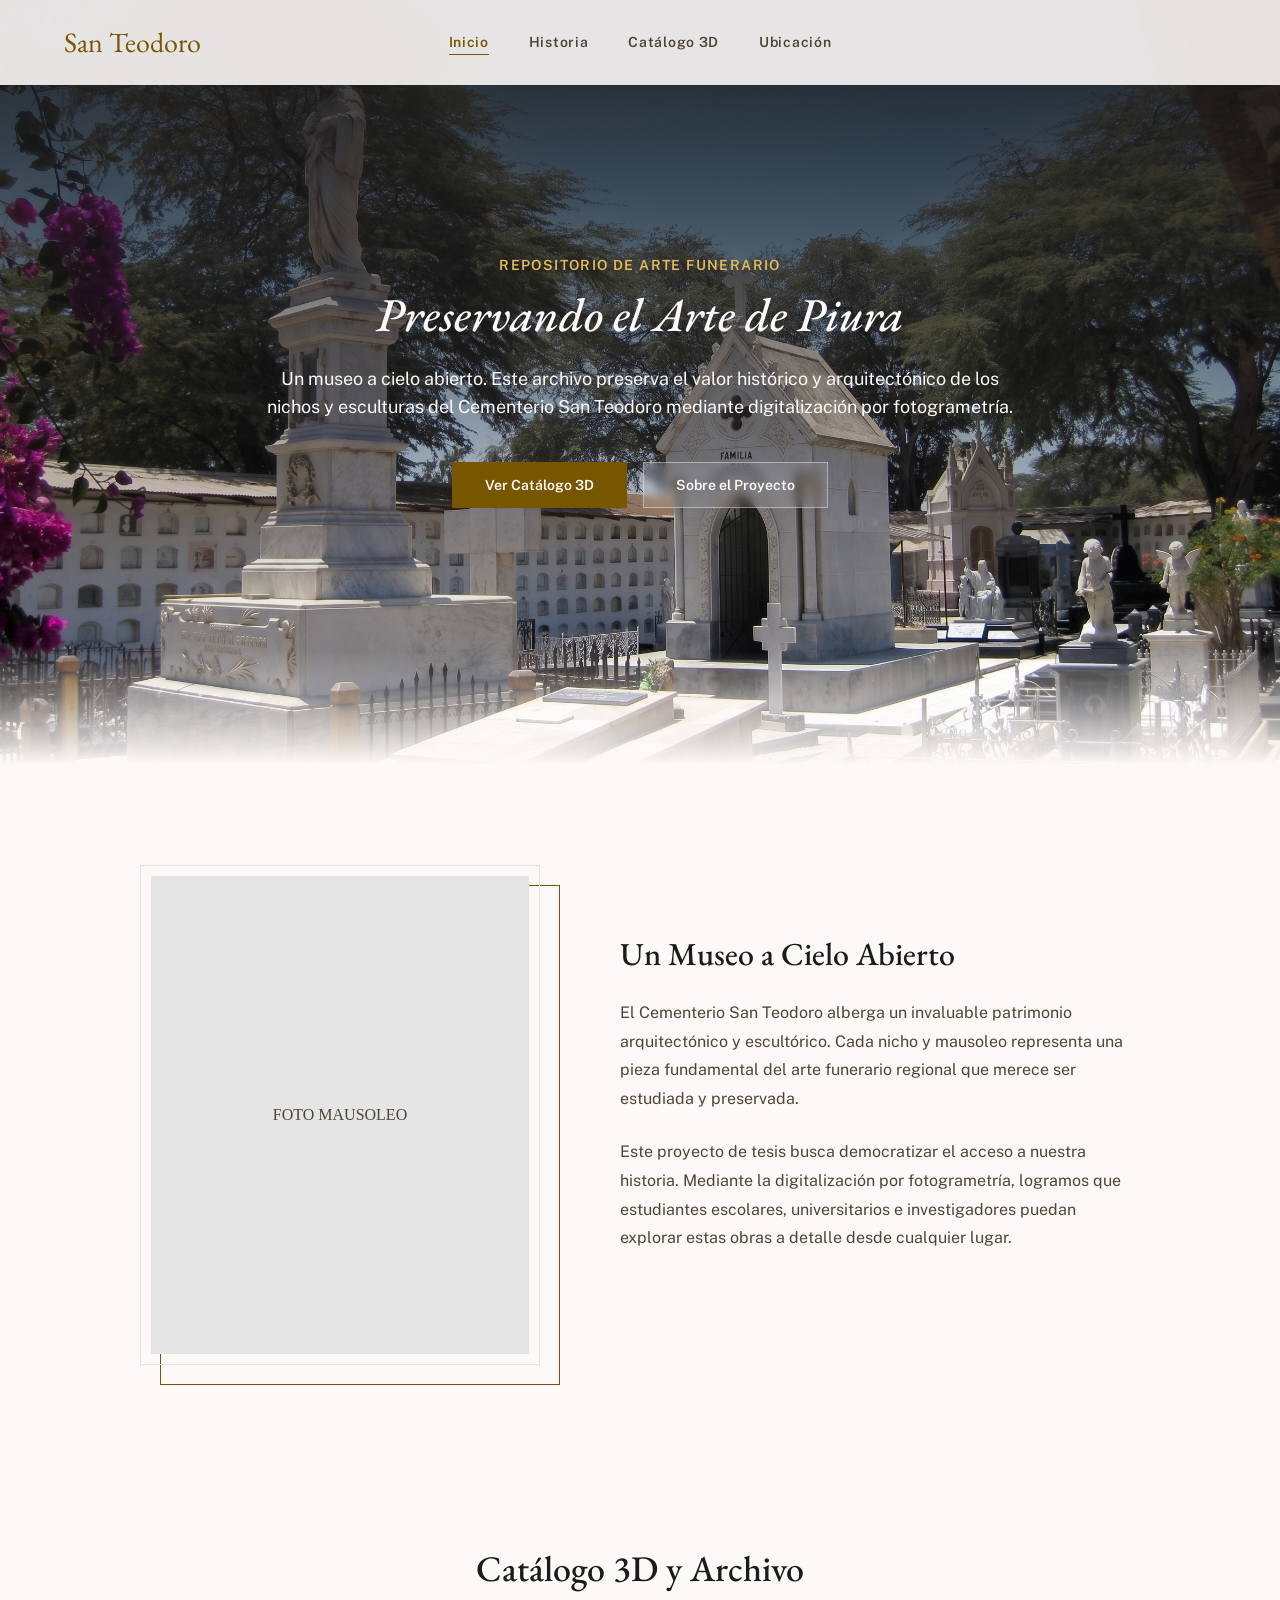
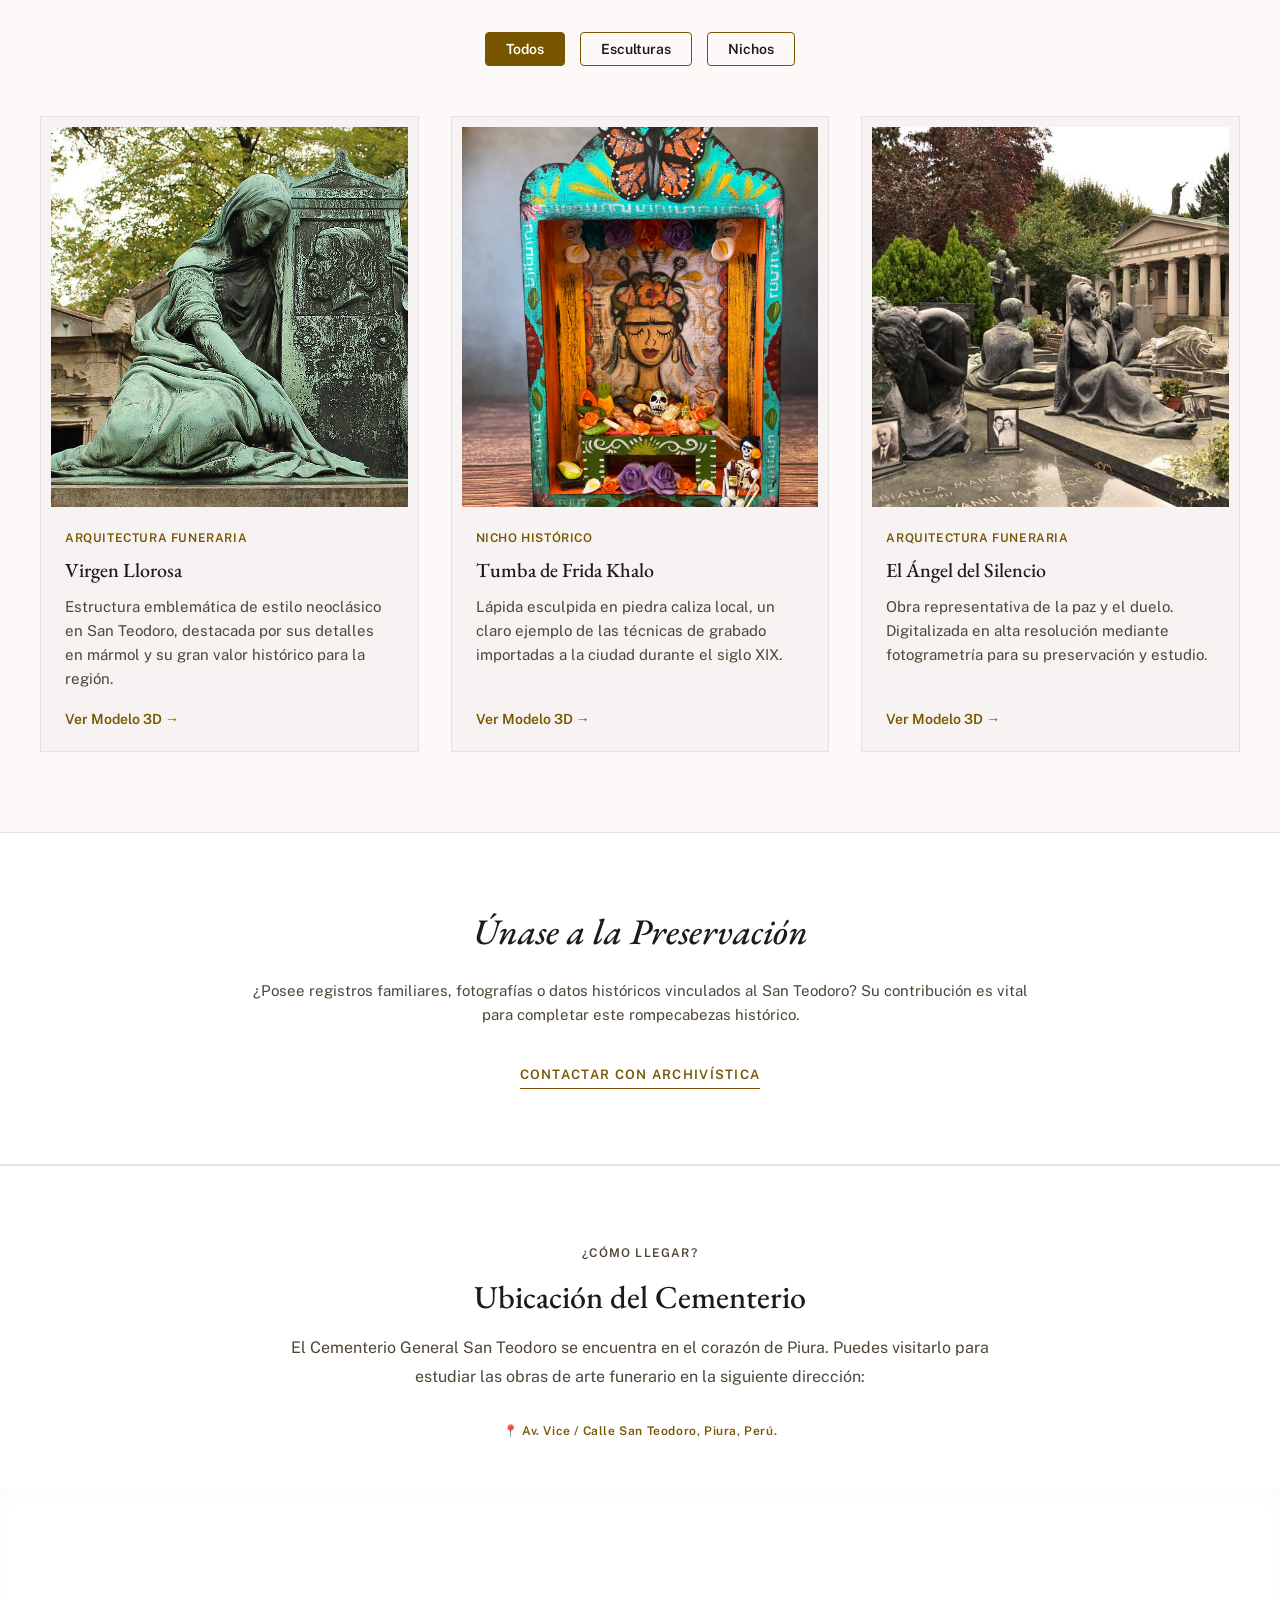
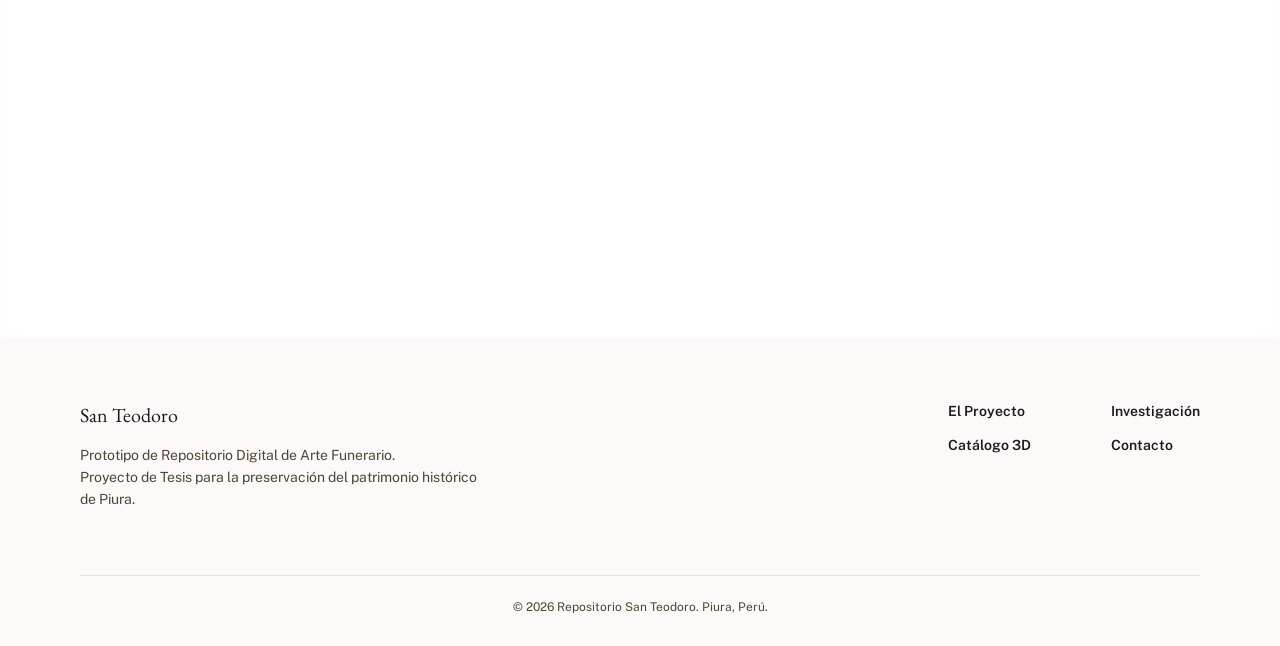
==== index.html @ 76027e95 "intento de redirigir obras de estatua 1 y 2" ====
<!doctype html>
<html lang="es">
   <head>
      <meta charset="UTF-8" />
      <meta name="viewport" content="width=device-width, initial-scale=1.0" />
      <title>Archivo Digital San Teodoro</title>

      <link rel="preconnect" href="https://fonts.googleapis.com" />
      <link rel="preconnect" href="https://fonts.gstatic.com" crossorigin />
      <link
         href="https://fonts.googleapis.com/css2?family=EB+Garamond:wght@500&family=Public+Sans:wght@400;600&display=swap"
         rel="stylesheet"
      />

      <link rel="stylesheet" href="css/styles.css" />
   </head>
   <body class="grid-container">
      <header class="header">
         <div class="header__logo">San Teodoro</div>
         <nav class="header__nav nav">
            <ul class="nav__list">
               <li class="nav__item">
                  <a href="#inicio" class="nav__link nav__link--active"
                     >Inicio</a
                  >
               </li>
               <li class="nav__item">
                  <a href="#historia" class="nav__link">Historia</a>
               </li>
               <li class="nav__item">
                  <a href="#catalogo" class="nav__link">Catálogo 3D</a>
               </li>
               <li class="nav__item">
                  <a href="#location" class="nav__link">Ubicación</a>
               </li>
            </ul>
         </nav>
         <div class="header__icon"></div>
      </header>

      <main class="main">
         <section class="hero" id="inicio">
            <div class="hero__overlay"></div>
            <!------------- SECCION HERO ------------->
            <div class="hero__content">
               <!-- Cambiamos la etiqueta para dar contexto inmediato -->
               <span class="hero__label">REPOSITORIO DE ARTE FUNERARIO</span>

               <h1 class="hero__title">Preservando el Arte de Piura</h1>

               <!-- El texto ahora incluye las palabras clave de Mariana: nichos, esculturas y digitalización -->
               <p class="hero__text">
                  Un museo a cielo abierto. Este archivo preserva el valor
                  histórico y arquitectónico de los nichos y esculturas del
                  Cementerio San Teodoro mediante digitalización por
                  fotogrametría.
               </p>

               <div class="hero__actions">
                  <!-- Botones orientados al nuevo objetivo -->
                  <a href="#catalogo" class="btn btn--primary"
                     >Ver Catálogo 3D</a
                  >
                  <a href="#historia" class="btn btn--secondary"
                     >Sobre el Proyecto</a
                  >
               </div>
            </div>
         </section>
         <!------------- SECCION ABOUT------------->
         <section class="about" id="historia">
            <div class="about__container">
               <div class="about__image-wrapper">
                  <div class="about__image-frame"></div>
                  <div class="about__img-placeholder">FOTO MAUSOLEO</div>
               </div>

               <div class="about__content">
                  <h2 class="about__title">Un Museo a Cielo Abierto</h2>

                  <p class="about__text">
                     El Cementerio San Teodoro alberga un invaluable patrimonio
                     arquitectónico y escultórico. Cada nicho y mausoleo
                     representa una pieza fundamental del arte funerario
                     regional que merece ser estudiada y preservada.
                  </p>

                  <p class="about__text">
                     Este proyecto de tesis busca democratizar el acceso a
                     nuestra historia. Mediante la digitalización por
                     fotogrametría, logramos que estudiantes escolares,
                     universitarios e investigadores puedan explorar estas obras
                     a detalle desde cualquier lugar.
                  </p>

                  <div class="about__stats">
                     <div class="stat">
                        <!-- Corregimos la palabra "Años" -->
                        <!-- <span class="stat__number">186+</span>
                        <span class="stat__label">Años de Historia</span> -->
                     </div>
                     <div class="stat">
                        <!-- Ajustamos la estadística a la realidad del prototipo -->
                        <!-- <span class="stat__number">3</span> -->
                        <!-- <span class="stat__label">Obras Digitalizadas</span> -->
                     </div>
                  </div>
               </div>
            </div>
         </section>
         <!------------- SECCION CATALOG ------------->
         <section class="catalog" id="catalogo">
            <h2 class="catalog__title">Catálogo 3D y Archivo</h2>

            <!-- NUEVO: Botones de Filtro -->
            <div class="catalog__filters">
               <button
                  class="filter-btn filter-btn--active"
                  data-filter="todos"
               >
                  Todos
               </button>
               <button class="filter-btn" data-filter="escultura">
                  Esculturas
               </button>
               <button class="filter-btn" data-filter="nicho">Nichos</button>
            </div>
            <!--------------- TARJETA 1 ----------------->
            <div class="catalog__grid">
               <article class="card" data-category="escultura">
                  <div class="card__image-wrapper">
                     <img
                        src="img/estatua 1.jpg"
                        alt="estatua de virgen llorosa"
                        class="card__img"
                     />
                  </div>
                  <div class="card__content">
                     <span class="card__category">ARQUITECTURA FUNERARIA</span>
                     <h3 class="card__name">Virgen Llorosa</h3>
                     <p class="card__description">
                        Estructura emblemática de estilo neoclásico en San
                        Teodoro, destacada por sus detalles en mármol y su gran
                        valor histórico para la región.
                     </p>
                     <a href="obra.html?id=estatua1" class="card__link"
                        >Ver Modelo 3D &rarr;</a
                     >
                  </div>
               </article>
               <!--------------- TARJETA 2 ----------------->
               <article class="card" data-category="nicho">
                  <div class="card__image-wrapper">
                     <img
                        src="img/nicho1.webp"
                        alt="Nicho histórico"
                        class="card__img"
                     />
                  </div>
                  <div class="card__content">
                     <span class="card__category">NICHO HISTÓRICO</span>
                     <h3 class="card__name">Tumba de Frida Khalo</h3>
                     <p class="card__description">
                        Lápida esculpida en piedra caliza local, un claro
                        ejemplo de las técnicas de grabado importadas a la
                        ciudad durante el siglo XIX.
                     </p>
                     <a href="nicho.html" class="card__link"
                        >Ver Modelo 3D &rarr;</a
                     >
                  </div>
               </article>
               <!--------------- TARJETA 3 ----------------->
               <article class="card" data-category="escultura">
                  <div class="card__image-wrapper">
                     <img
                        src="img/estatua-2.jpg"
                        alt="Angeles del silencio y pena"
                        class="card__img"
                     />
                  </div>
                  <div class="card__content">
                     <span class="card__category">ARQUITECTURA FUNERARIA</span>
                     <h3 class="card__name">El Ángel del Silencio</h3>
                     <p class="card__description">
                        Obra representativa de la paz y el duelo. Digitalizada
                        en alta resolución mediante fotogrametría para su
                        preservación y estudio.
                     </p>
                     <a href="obra.html?id=estatua2" class="card__link"
                        >Ver Modelo 3D &rarr;</a
                     >
                  </div>
               </article>
            </div>
         </section>
         <!--------------- SECCION DE CONTACTAR ----------------->
         <section class="cta">
            <div class="cta__container">
               <h2 class="cta__title">Únase a la Preservación</h2>
               <p class="cta__text">
                  ¿Posee registros familiares, fotografías o datos históricos
                  vinculados al San Teodoro? Su contribución es vital para
                  completar este rompecabezas histórico.
               </p>
               <a href="#" class="cta__link">CONTACTAR CON ARCHIVÍSTICA</a>
            </div>
         </section>
         <!--------------- SECCION DE LOCALIZACION ----------------->
         <section class="location" id="location">
            <div class="location__header">
               <span class="catalog__subtitle">¿CÓMO LLEGAR?</span>
               <h2 class="about__title">Ubicación del Cementerio</h2>
               <p class="about__text">
                  El Cementerio General San Teodoro se encuentra en el corazón
                  de Piura. Puedes visitarlo para estudiar las obras de arte
                  funerario en la siguiente dirección:
               </p>
               <span
                  class="card__category"
                  style="margin-top: 16px; display: inline-block"
               >
                  📍 Av. Vice / Calle San Teodoro, Piura, Perú.
               </span>
            </div>

            <div class="location__map-full">
               <iframe
                  src="https://maps.google.com/maps?q=Cementerio+San+Teodoro,+Piura,+Peru&t=&z=16&ie=UTF8&iwloc=&output=embed"
                  width="100%"
                  height="450"
                  style="border: 0"
                  allowfullscreen=""
                  loading="lazy"
                  referrerpolicy="no-referrer-when-downgrade"
               >
               </iframe>
            </div>
         </section>
      </main>

      <!-- CAJA 3: EL FOOTER REAL -->
      <footer class="footer">
         <div class="footer__container">
            <!-- Parte Superior: Marca y Enlaces -->
            <div class="footer__top">
               <!-- Izquierda: Logo y descripción -->
               <div class="footer__brand">
                  <span class="footer__logo">San Teodoro</span>
                  <p class="footer__text">
                     Prototipo de Repositorio Digital de Arte Funerario.<br />Proyecto
                     de Tesis para la preservación del patrimonio histórico de
                     Piura.
                  </p>
               </div>

               <!-- Derecha: Columnas de Enlaces -->
               <div class="footer__links-wrapper">
                  <ul class="footer__list">
                     <li><a href="#" class="footer__link">El Proyecto</a></li>
                     <li><a href="#" class="footer__link">Catálogo 3D</a></li>
                  </ul>
                  <ul class="footer__list">
                     <li><a href="#" class="footer__link">Investigación</a></li>
                     <li><a href="#" class="footer__link">Contacto</a></li>
                  </ul>
               </div>
            </div>

            <!-- Parte Inferior: Legales -->
            <div class="footer__bottom">
               <span class="footer__copy"
                  >© 2026 Repositorio San Teodoro. Piura, Perú.</span
               >
               <!-- <div class="footer__legal">
                  <a href="#">Metodología</a>
                  <a href="#">Créditos</a>
               </div> -->
            </div>
         </div>
      </footer>
      <script src="js/main.js"></script>
   </body>
</html>
---- css/styles.css ----
/* ==========================================================================
   1. TOKENS DE DISEÑO (Extraídos de tu DESIGN.md)
   ========================================================================== */
:root {
   /* Paleta de Colores */
   --color-background: #fcf9f8;
   --color-text-main: #1c1b1b;
   --color-text-muted: #4f4535;
   --color-primary-gold: #785600; /* Dorado Antiguo (Para fondo claro) */
   --color-gold-light: #e5b95c; /* NUEVO: Dorado Brillante (Para fondo oscuro) */
   --color-border-marble: #e5e2e1;

   /* Tipografías */
   --font-serif: "EB Garamond", serif; /* Para Títulos */
   --font-sans: "Public Sans", sans-serif; /* Para Textos y Menús */
}

* {
   margin: 0;
   padding: 0;
   box-sizing: border-box;
}

html,
body {
   min-height: 100vh;
   background-color: var(--color-background); /* Aplicamos el tono Crema */
   color: var(--color-text-main);
   scroll-behavior: smooth;
}

/* ==========================================================================
   2. EL GRID GLOBAL (El cascarón de Dalto)
   ========================================================================== */
.grid-container {
   display: grid;
   grid-template-columns: 1fr;
   grid-template-rows: auto 1fr auto;
   min-height: 100vh;
   grid-template-areas:
      "header"
      "main"
      "footer";
}

/* ==========================================================================
   3. ESTILOS DEL HEADER REAL
   ========================================================================== */
.header {
   grid-area: header;

   /* Efecto Pergamino/Glassmorphism pedido en tu DESIGN.md */
   background-color: rgba(252, 249, 248, 0.9);
   backdrop-filter: blur(20px);
   border-bottom: 1px solid var(--color-border-marble);

   /* Lo mantenemos pegado arriba al hacer scroll */
   position: fixed;
   top: 0;
   z-index: 1000;
   width: 100%;
   left: 0;

   /* FLEXBOX: Distribuye Logo(Izq), Menú(Centro) e Ícono(Der) */
   display: flex;
   justify-content: space-between;
   align-items: center;

   /* Espaciado interno según tu regla de "Aire" (Whitespace) */
   padding: 24px 64px;

   transition:
      background-color 0.3s ease,
      padding 0.3s ease,
      box-shadow 0.3s ease;
}

/* Esta clase se agregará dinámicamente con JavaScript */
.header--scrolled {
   background-color: rgba(
      252,
      249,
      248,
      0.98
   ); /* Casi sólido para que no se mezcle con el texto al bajar */
   padding: 16px 64px; /* Lo hacemos ligeramente más delgado */
   box-shadow: 0 4px 30px rgba(0, 0, 0, 0.08); /* Le damos una sombra elegante */
}

/* El Logo a la izquierda */
.header__logo {
   font-family: var(--font-serif);
   font-size: 28px;
   color: var(--color-primary-gold);
   width: 160px;
}

.header__icon {
   width: 160px;
}

/* El Menú central */
.nav__list {
   display: flex;
   gap: 40px; /* Separación amplia y elegante entre enlaces */
   list-style: none;
}

.nav__link {
   font-family: var(--font-sans);
   font-size: 14px;
   font-weight: 600;
   color: var(--color-text-muted);
   text-decoration: none;
   letter-spacing: 0.05em;
   padding-bottom: 4px;
   transition: color 0.3s ease;
}

.nav__link:hover {
   color: var(--color-primary-gold);
}

/* El estilo de la página activa ("Inicio") con la línea dorada abajo */
.nav__link--active {
   color: var(--color-primary-gold);
   border-bottom: 1px solid var(--color-primary-gold);
}

/* El ícono a la derecha */
.header__icon svg {
   color: var(--color-primary-gold);
   cursor: pointer;
}

/* ==========================================================================
   4. HERO SECTION (Portada Principal)
   ========================================================================== */
.hero {
   position: relative; /* Necesario para posicionar el overlay (capa oscura) */
   min-height: 85vh;

   /* Imagen de fondo temporal (luego la cambias por tu foto local) */
   background-image: url("../img/fondo-cementerio.png");
   background-size: cover;
   background-position: center;

   /* FLEXBOX: Centra todo el bloque de texto */
   display: flex;
   justify-content: center;
   align-items: center;
   text-align: center;

   /* Quitamos cualquier borde o padding residual del contenedor grid anterior */
   margin: 0;
}

/* Capa de degradado (Gradient) para que el texto resalte y la imagen se funda con el fondo Crema abajo */
.hero__overlay {
   position: absolute;
   top: 0;
   left: 0;
   width: 100%;
   height: 100%;
   background: linear-gradient(
      to bottom,
      rgba(28, 27, 27, 0.85) 10%,
      /* Más oscuro arriba para que el texto blanco y dorado explote */
      rgba(28, 27, 27, 0.5) 45%,
      /* Empujamos el degradado más abajo para mostrar más foto */
      rgba(252, 249, 248, 0) 85%,
      var(--color-background) 100%
   );
   z-index: 1;
}

/* Contenedor del texto */
.hero__content {
   position: relative;
   z-index: 2; /* Lo pone por encima de la capa oscura */
   max-width: 800px;
   padding: 0 20px;
   color: var(--color-background); /* Texto claro */

   display: flex;
   flex-direction: column;
   align-items: center;
   gap: 16px; /* Espaciado entre elementos */
}

/* Tipografía de la etiqueta pequeña */
.hero__label {
   font-family: var(--font-sans);
   font-size: 14px;
   font-weight: 600;
   letter-spacing: 0.1em;
   color: var(--color-gold-light); /* Aplicamos el dorado brillante aquí */
}

/* Tipografía del título principal */
.hero__title {
   font-family: var(--font-serif);
   font-size: 47px;
   font-weight: 500;
   font-style: italic; /* Le da el toque elegante de tu captura */
   line-height: 1.1;
   margin-bottom: 8px;
}

/* Tipografía del párrafo */
.hero__text {
   font-family: var(--font-sans);
   font-size: 18px;
   line-height: 1.6;
   max-width: 750px;
   margin-bottom: 24px;
}

/* ==========================================================================
   5. BOTONES (Según DESIGN.md: 0px radius, estilo solemne)
   ========================================================================== */
.hero__actions {
   display: flex;
   gap: 16px; /* Separación entre los dos botones */
}

.btn {
   font-family: var(--font-sans);
   font-size: 14px;
   font-weight: 600;
   text-decoration: none;
   padding: 14px 32px;
   cursor: pointer;
   transition: all 0.3s ease;
   border-radius: 0; /* Clave de tu diseño: bordes completamente rectos */
}

/* Botón Principal (Fondo dorado) */
.btn--primary {
   background-color: var(--color-primary-gold);
   color: var(--color-background);
   border: 1px solid var(--color-primary-gold);
}

.btn--primary:hover {
   background-color: #614600; /* Un dorado un poco más oscuro */
   border-color: #614600;
}

/* Botón Secundario (Fondo transparente / "Ghost") */
.btn--secondary {
   background-color: rgba(
      255,
      255,
      255,
      0.1
   ); /* Ligeramente blanco transparente */
   color: var(--color-background);
   backdrop-filter: blur(5px);
   border: 1px solid rgba(255, 255, 255, 0.4);
}

.btn--secondary:hover {
   background-color: rgba(255, 255, 255, 0.2);
   border-color: var(--color-background);
}

/* ==========================================================================
   6. ABOUT SECTION (Un Museo a Cielo Abierto)
   ========================================================================== */
.about {
   /* Le damos bastante "aire" (espacio) arriba y abajo, según pide tu DESIGN.md */
   padding: 100px 20px;
   background-color: var(--color-background);

   /* Flexbox aquí nos sirve para centrar el contenedor principal en la pantalla */
   display: flex;
   justify-content: center;
}

.about__container {
   max-width: 1000px;
   width: 100%;

   /* FLEXBOX CARDINAL: Pone la columna de imagen y la de texto lado a lado */
   display: flex;
   align-items: center; /* Las centra verticalmente entre sí */
   gap: 80px; /* Una separación elegante entre la foto y el texto */
}

/* --- COLUMNA IZQUIERDA (Imagen) --- */
.about__image-wrapper {
   position: relative;
   flex: 0 0 40%; /* Le decimos que ocupe exactamente el 40% del ancho disponible */
}

/* El recuadro temporal (mientras pones tu foto real con la etiqueta <img>) */
.about__img-placeholder {
   position: relative;
   z-index: 2;
   background-color: #e5e5e5;
   height: 500px;
   display: flex;
   justify-content: center;
   align-items: center;
   color: var(--color-text-muted);
   border: 1px solid var(--color-border-marble);
   padding: 10px; /* Simula el paspartú blanco del diseño */
   background-clip: content-box;
}

/* El marco dorado decorativo desfasado */
.about__image-frame {
   position: absolute;
   top: 20px; /* Lo empuja hacia abajo */
   left: 20px; /* Lo empuja hacia la derecha */
   width: 100%;
   height: 100%;
   border: 1px solid var(--color-primary-gold);
   z-index: 1; /* Se queda por debajo de la foto */
}

/* --- COLUMNA DERECHA (Texto) --- */
.about__content {
   flex: 1; /* Le decimos que ocupe el resto del espacio disponible (el 60% restante) */
   display: flex;
   flex-direction: column;
   gap: 24px; /* Separación uniforme entre título, párrafos y estadísticas */
}

.about__title {
   font-family: var(--font-serif);
   font-size: 32px;
   font-weight: 500;
   color: var(--color-text-main);
}

.about__text {
   font-family: var(--font-sans);
   font-size: 16px;
   color: var(--color-text-muted);
   line-height: 1.8;
}

/* --- ESTADÍSTICAS --- */
.about__stats {
   display: flex;
   gap: 60px; /* Separa los dos bloques de números */
   margin-top: 20px;
   border-left: 2px solid var(--color-primary-gold); /* La línea dorada vertical a la izquierda */
   padding-left: 24px;
}

.stat {
   display: flex;
   flex-direction: column;
   gap: 4px;
}

/* .stat__number {
   font-family: var(--font-serif);
   font-size: 28px;
   color: var(--color-primary-gold);
} */

.stat__label {
   font-family: var(--font-sans);
   font-size: 14px;
   text-transform: uppercase;
   letter-spacing: 0.05em;
   font-weight: 600;
   color: var(--color-text-muted);
}

/* ==========================================================================
   7. CATALOG SECTION (Personajes Ilustres)
   ========================================================================== */
.catalog {
   /* stack-lg: Espaciado generoso entre secciones */
   padding: 80px 20px;
   background-color: var(--color-background);
   display: flex;
   flex-direction: column;
   align-items: center;
   gap: 40px; /* Distancia entre la cabecera y la cuadrícula de tarjetas */
}

/* ==========================================================================
   FILTROS DEL CATÁLOGO
   ========================================================================== */
.catalog__filters {
   display: flex;
   justify-content: center;
   gap: 15px;
   margin-bottom: 10px;
}

.filter-btn {
   padding: 8px 20px;
   background-color: transparent;
   border: 1px solid var(--color-primary-gold);
   color: var(--color-text-main);
   font-family: var(--font-sans);
   font-size: 14px;
   font-weight: 600;
   border-radius: 4px;
   cursor: pointer;
   transition: all 0.3s ease;
}

.filter-btn:hover,
.filter-btn--active {
   background-color: var(--color-primary-gold);
   color: #fff;
}

/* Clase para ocultar tarjetas con JS */
.card.hidden {
   display: none;
}

.catalog__header {
   text-align: center;
   display: flex;
   flex-direction: column;
   align-items: center;
   gap: 12px;
}

.catalog__subtitle {
   font-family: var(--font-sans);
   font-size: 12px;
   font-weight: 600;
   letter-spacing: 0.1em;
   color: var(--color-text-muted);
}

.catalog__title {
   font-family: var(--font-serif);
   font-size: 36px;
   font-weight: 500;
   color: var(--color-text-main);
}

/* La línea dorada decorativa debajo del título */
.catalog__divider {
   width: 60px;
   height: 1px;
   background-color: var(--color-primary-gold);
}

/* --- LA CUADRÍCULA (CSS Grid) --- */
.catalog__grid {
   display: grid;
   /* Divide el espacio en 3 columnas exactamente iguales (1fr cada una) */
   grid-template-columns: repeat(3, 1fr);
   gap: 32px; /* Gutter exacto de tu DESIGN.md */
   max-width: 1200px; /* Ancho máximo permitido para el contenedor */
   width: 100%;
}

/* --- LA TARJETA --- */
.card {
   background-color: #f6f3f2; /* Un tono sutil para separar la tarjeta del fondo */
   border: 1px solid var(--color-border-marble); /* Línea fina Gris Mármol */
   border-radius: 0; /* Esquinas completamente rectas (0px) */

   /* FLEXBOX: Organiza el contenido interno en una columna vertical */
   display: flex;
   flex-direction: column;
   transition: border-color 0.3s ease; /* Transición suave para el hover */
}

/* Efecto interactivo del manual de estilos */
.card:hover {
   border-color: var(--color-primary-gold); /* Cambia a dorado antiguo */
}

/* Contenedor de la foto dentro de la tarjeta */
.card__image-wrapper {
   width: 100%;
   padding: 10px 10px 0 10px; /* "Aire" interno para que la imagen flote */
}

/* Imagen real de la tarjeta */
.card__img {
   width: 100%;
   height: 380px; /* La misma altura que le dimos al placeholder gris */
   object-fit: cover; /* MAGIA: Recorta la imagen automáticamente para llenar la caja sin deformarse */
   display: block; /* Evita pequeños márgenes invisibles debajo de la imagen */
}

/* Bloque de textos e información */
.card__content {
   padding: 24px;
   display: flex;
   flex-direction: column;
   gap: 12px;
   flex-grow: 1; /* Hace que el contenido se estire para que todas las tarjetas midan lo mismo */
}

/* Jerarquía Académica: Categoría en mayúsculas y dorado */
.card__category {
   font-family: var(--font-sans);
   font-size: 12px;
   font-weight: 600;
   letter-spacing: 0.05em;
   color: var(--color-primary-gold);
}

.card__name {
   font-family: var(--font-serif);
   font-size: 20px;
   font-weight: 500;
   color: var(--color-text-main);
}

.card__description {
   font-family: var(--font-sans);
   font-size: 15px;
   color: var(--color-text-muted);
   line-height: 1.6;
   margin-bottom: 8px;
}

/* Enlace "Ver Biografía" */
.card__link {
   font-family: var(--font-sans);
   font-size: 14px;
   font-weight: 600;
   color: var(--color-primary-gold);
   text-decoration: none;

   /* TRUCO FLEXBOX: Empuja automáticamente este enlace al fondo de la tarjeta, 
       haciendo que todos los enlaces queden perfectamente alineados abajo */
   margin-top: auto;

   display: inline-flex;
   align-items: center;
   transition: color 0.3s ease;
}

.card__link:hover {
   color: var(--color-text-main);
}

/* ==========================================================================
   8. CTA SECTION (Únase a la Preservación)
   ========================================================================== */
.cta {
   background-color: #ffffff; /* Blanco puro para crear una franja de contraste sutil */
   padding: 75px 20px;
   border-top: 1px solid var(--color-border-marble);
   border-bottom: 1px solid var(--color-border-marble);

   /* Flexbox para centrar el contenedor horizontalmente */
   display: flex;
   justify-content: center;
}

.cta__container {
   max-width: 800px; /* Hacemos la caja angosta para que el texto salte a dos líneas elegantes */

   /* FLEXBOX: Apila título, texto y enlace al centro */
   display: flex;
   flex-direction: column;
   align-items: center;
   text-align: center;
   gap: 24px;
}

.cta__title {
   font-family: var(--font-serif);
   font-size: 36px;
   font-style: italic; /* El toque elegante del título */
   font-weight: 500;
   color: var(--color-text-main);
}

.cta__text {
   font-family: var(--font-sans);
   font-size: 15px;
   color: var(--color-text-muted);
   line-height: 1.6;
}

/* El botón de texto sin bordes, solo con la línea inferior */
.cta__link {
   font-family: var(--font-sans);
   font-size: 13px;
   font-weight: 600;
   color: var(--color-primary-gold);
   text-decoration: none;
   text-transform: uppercase;
   letter-spacing: 0.1em;

   /* Creamos la línea inferior usando border, no underline, para mayor control */
   border-bottom: 1.5px solid var(--color-primary-gold);
   padding-bottom: 6px;
   margin-top: 16px;
   transition: all 0.3s ease;
}

.cta__link:hover {
   color: var(--color-text-main);
   border-color: var(--color-text-main);
}

/* ==========================================================================
   9. FOOTER (Pie de página)
   ========================================================================== */
.footer {
   grid-area: footer; /* Lo mantiene en su área del grid principal */
   background-color: var(--color-background);
   display: flex;
   justify-content: center;
   padding: 64px 20px 32px 20px;
}

.footer__container {
   max-width: 1120px;
   width: 100%;
   display: flex;
   flex-direction: column;
   gap: 64px; /* Separación entre el bloque de arriba y los créditos de abajo */
}

/* --- BLOQUE SUPERIOR (Marca y Links) --- */
.footer__top {
   display: flex;
   justify-content: space-between;
   align-items: flex-start;
}

.footer__brand {
   display: flex;
   flex-direction: column;
   gap: 16px;
   max-width: 400px;
}

.footer__logo {
   font-family: var(--font-serif);
   font-size: 20px;
   color: var(--color-text-main);
}

.footer__text {
   font-family: var(--font-sans);
   font-size: 14px;
   color: var(--color-text-muted);
   line-height: 1.6;
}

/* --- COLUMNAS DE ENLACES --- */
.footer__links-wrapper {
   display: flex;
   gap: 80px; /* Separación entre las dos columnas de links */
}

.footer__list {
   list-style: none;
   display: flex;
   flex-direction: column;
   gap: 16px;
   padding: 0;
   margin: 0;
}

.footer__link {
   font-family: var(--font-sans);
   font-size: 14px;
   font-weight: 600;
   color: var(--color-text-main);
   text-decoration: none;
   transition: color 0.3s ease;
}

.footer__link:hover {
   color: var(--color-primary-gold);
}

/* --- BLOQUE INFERIOR (Legales y Copyright) --- */
.footer__bottom {
   display: flex;
   justify-content: center;
   border-top: 1px solid var(--color-border-marble); /* Línea gris fina */
   padding-top: 24px;
   font-family: var(--font-sans);
   font-size: 12px;
   color: var(--color-text-muted);
}

.footer__legal {
   display: flex;
   gap: 24px;
}

.footer__legal a {
   color: inherit;
   text-decoration: none;
   transition: color 0.3s ease;
}

.footer__legal a:hover {
   color: var(--color-primary-gold);
}

/* ==========================================================================
   10. ARTWORK SECTION (Página interna de la obra)
   ========================================================================== */
.artwork {
   padding: 60px 20px 100px 20px;
   display: flex;
   justify-content: center;
}

.artwork__container {
   max-width: 1200px;
   width: 100%;
}

/* El enlace superior para regresar */
.artwork__back {
   display: inline-block;
   font-family: var(--font-sans);
   font-size: 12px;
   font-weight: 600;
   color: var(--color-text-muted);
   text-decoration: none;
   letter-spacing: 0.1em;
   margin-bottom: 40px;
   transition: color 0.3s ease;
}

.artwork__back:hover {
   color: var(--color-primary-gold);
}

/* El Grid a 2 columnas */
.artwork__grid {
   display: grid;
   /* La columna izquierda es ligeramente más ancha que la derecha */
   grid-template-columns: 1.2fr 1fr;
   gap: 60px;
   align-items: start;
}

/* --- COLUMNA IZQUIERDA (Visor 3D) --- */
.artwork__media {
   display: flex;
   flex-direction: column;
   gap: 12px;
}

.artwork__media iframe {
   background-color: #e5e2e1;
   border: 1px solid var(--color-border-marble);
}

.artwork__media-caption {
   font-family: var(--font-sans);
   font-size: 11px;
   color: var(--color-text-muted);
   letter-spacing: 0.05em;
   text-transform: uppercase;
}

/* --- COLUMNA DERECHA (Textos y Datos) --- */
.artwork__details {
   display: flex;
   flex-direction: column;
}

.artwork__category {
   font-family: var(--font-sans);
   font-size: 12px;
   font-weight: 600;
   color: var(--color-primary-gold);
   letter-spacing: 0.1em;
   margin-bottom: 8px;
}

.artwork__title {
   font-family: var(--font-serif);
   font-size: 40px;
   font-weight: 500;
   color: var(--color-text-main);
   line-height: 1.1;
   margin-bottom: 24px;
}

/* Etiqueta de Conservación */
.artwork__status {
   display: inline-flex;
   align-items: center;
   gap: 8px;
   background-color: var(--color-border-marble);
   padding: 8px 12px;
   font-family: var(--font-sans);
   font-size: 11px;
   font-weight: 600;
   color: var(--color-text-muted);
   margin-bottom: 40px;
   align-self: flex-start;
}

.status-dot {
   width: 8px;
   height: 8px;
   background-color: var(--color-primary-gold);
   border-radius: 50%;
}

/* Evolución de los Metadatos a estilo ARCA */
.artwork__meta {
   display: grid;
   grid-template-columns: 1fr 1fr; /* Dos columnas de datos */
   gap: 0 40px; /* Separación horizontal */
   border-top: 1px solid var(--color-border-marble);
   margin-bottom: 40px;
   padding: 0;
}

.meta-item {
   display: flex;
   flex-direction: column;
   gap: 8px;
   padding: 20px 0;
   border-bottom: 1px solid var(--color-border-marble);
}

.meta-label {
   font-family: var(--font-sans);
   font-size: 12px;
   font-weight: 600;
   color: var(--color-text-main); /* Más oscuro como en ARCA */
}

.meta-value {
   font-family: var(--font-sans);
   font-size: 14px;
   color: var(--color-primary-gold); /* Datos en color para resaltar */
}

/* Reseña Histórica */
.artwork__description h3 {
   font-family: var(--font-serif);
   font-size: 24px;
   font-weight: 500;
   color: var(--color-text-main);
   margin-bottom: 16px;
}

.artwork__description p {
   font-family: var(--font-sans);
   font-size: 15px;
   color: var(--color-text-muted);
   line-height: 1.8;
}

/* ==========================================================================
   12. LOCATION SECTION (Google Maps Full-Width)
   ========================================================================== */
.location {
   padding-top: 80px; /* Espacio generoso arriba */
   background-color: #ffffff; /* Fondo blanco de contraste */
   border-top: 1px solid var(--color-border-marble); /* Línea divisoria */
   display: flex;
   flex-direction: column;
   align-items: center;
   gap: 50px; /* Distancia entre el texto de arriba y el mapa */
}

/* Cabecera centrada */
.location__header {
   max-width: 800px; /* Limitamos el ancho del texto para que no se estire feo */
   width: 100%;
   text-align: center;
   padding: 0 20px;
   display: flex;
   flex-direction: column;
   align-items: center;
   gap: 16px;
}

/* Contenedor del mapa que rompe los márgenes y va de borde a borde */
.location__map-full {
   width: 100%;
   line-height: 0; /* Elimina un pequeño espacio en blanco residual debajo del iframe */
}

.location__map-full iframe {
   width: 100%;
   border-top: 1px solid var(--color-border-marble);
   border-bottom: 1px solid var(--color-border-marble);
   box-shadow: inset 0 4px 20px rgba(0, 0, 0, 0.02); /* Sombra interna sutil */
}

/* ==========================================================================
   14. NARRATIVE SECTION (Plantilla para Nichos - Estilo Revista)
   ========================================================================== */
.narrative {
   padding: 120px 20px 100px 20px;
   display: flex;
   justify-content: center;
}

.narrative__container {
   max-width: 1400px; /* Un poco más ancho para dar respiro a la imagen grande */
   width: 100%;
}

.narrative__grid {
   display: grid;
   grid-template-columns: 1fr 1fr; /* Mitad imagen, mitad texto */
   gap: 80px;
   align-items: start; /* Vital para que el sticky funcione */
}

/* La magia para que la imagen acompañe la lectura */
.narrative__media {
   position: sticky;
   top: 120px; /* Se queda pegada debajo del Header */
}

.narrative__img {
   width: 100%;
   height: auto;
   max-height: 75vh;
   object-fit: cover;
   border: 1px solid var(--color-border-marble);
}

.narrative__title {
   font-family: var(--font-serif);
   font-size: 48px;
   color: var(--color-text-main);
   line-height: 1.1;
   margin-bottom: 8px;
}

.narrative__subtitle {
   font-family: var(--font-sans);
   font-size: 24px;
   color: var(--color-text-muted);
   margin-bottom: 32px;
   display: block;
}

.narrative__tags {
   display: flex;
   gap: 12px;
   margin-bottom: 24px;
}

.tag {
   padding: 6px 16px;
   border: 1px solid var(--color-text-main);
   font-family: var(--font-sans);
   font-size: 13px;
   font-weight: 600;
}

.narrative__brief {
   font-family: var(--font-sans);
   font-size: 14px;
   line-height: 1.6;
   margin-bottom: 40px;
   padding-bottom: 24px;
   border-bottom: 1px solid var(--color-border-marble);
}

.narrative__story p {
   font-family: var(--font-serif);
   font-size: 18px; /* Letra un poco más grande para lectura prolongada */
   line-height: 1.8;
   color: var(--color-text-main);
   margin-bottom: 24px;
}

/* Letra capital (Opcional, como en el diseño de HA!) */
.dropcap {
   float: left;
   font-size: 64px;
   line-height: 48px;
   padding-top: 4px;
   padding-right: 8px;
   color: var(--color-primary-gold);
}
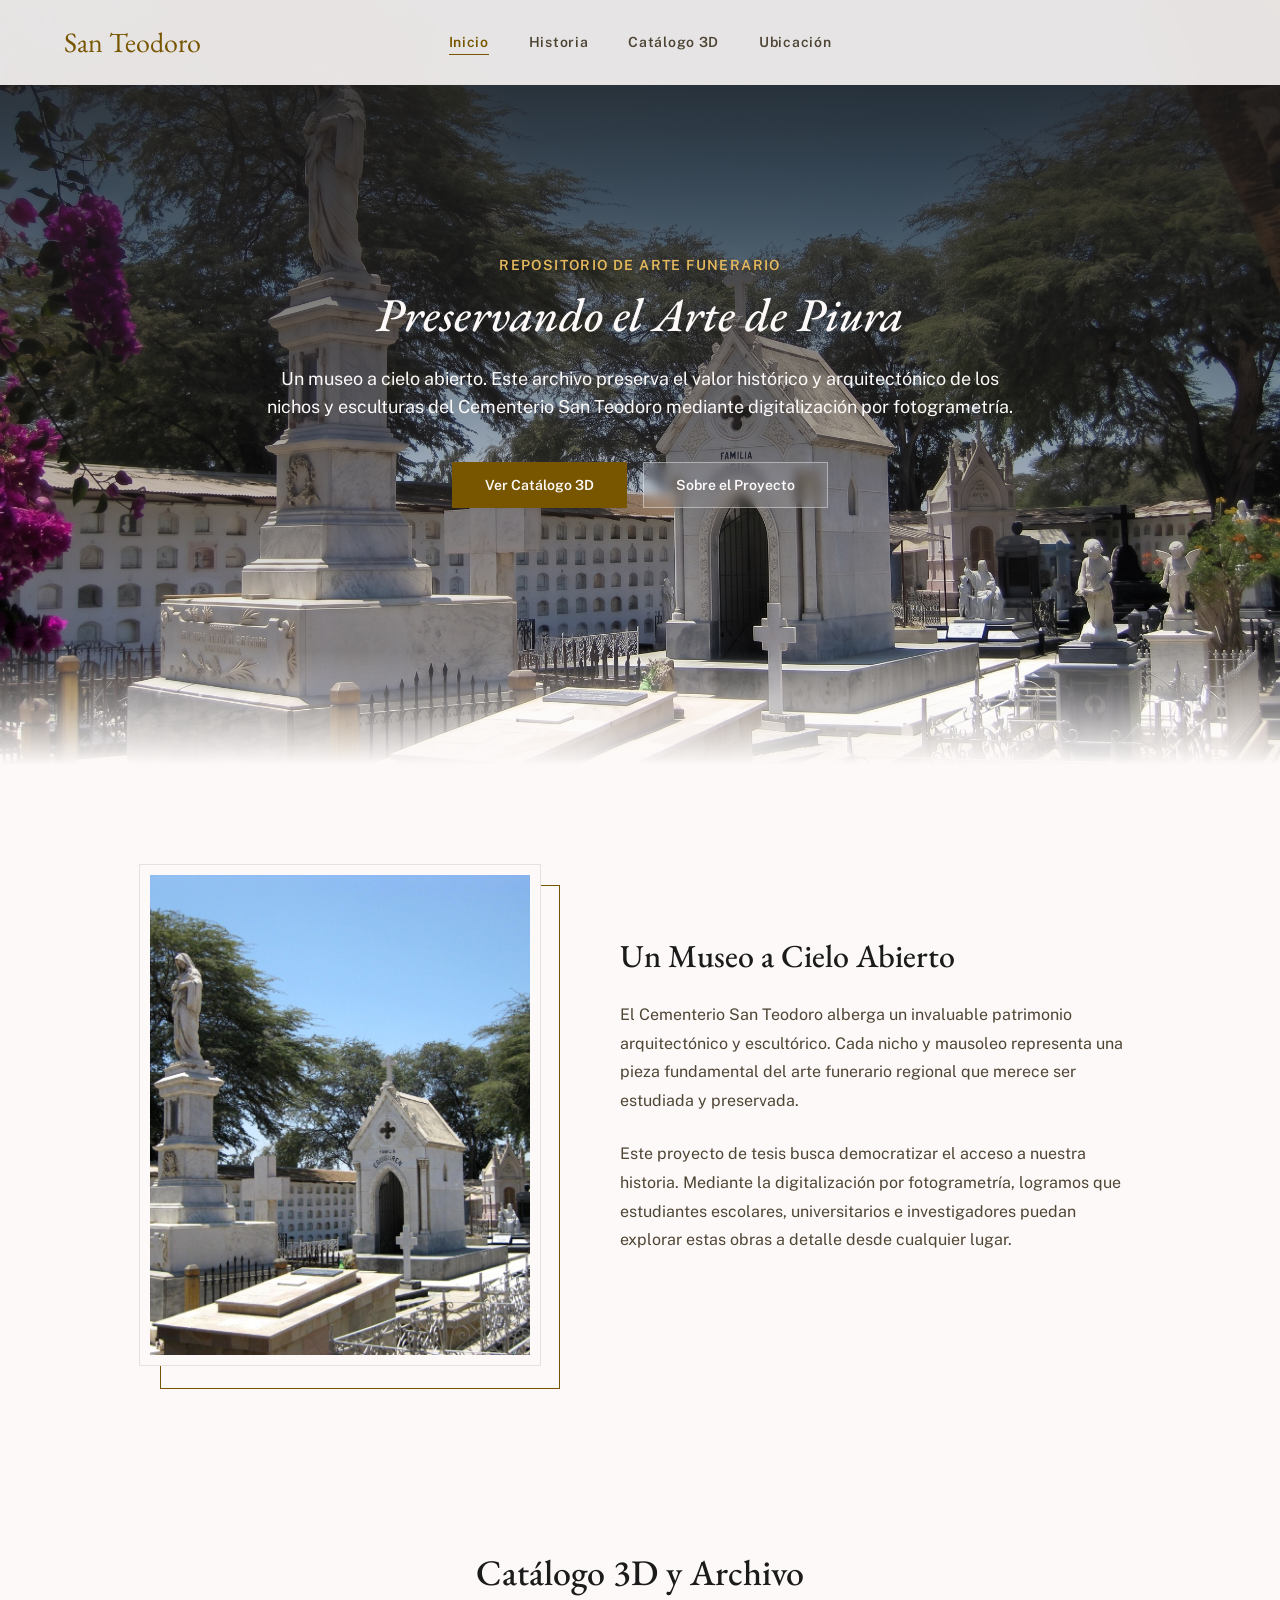
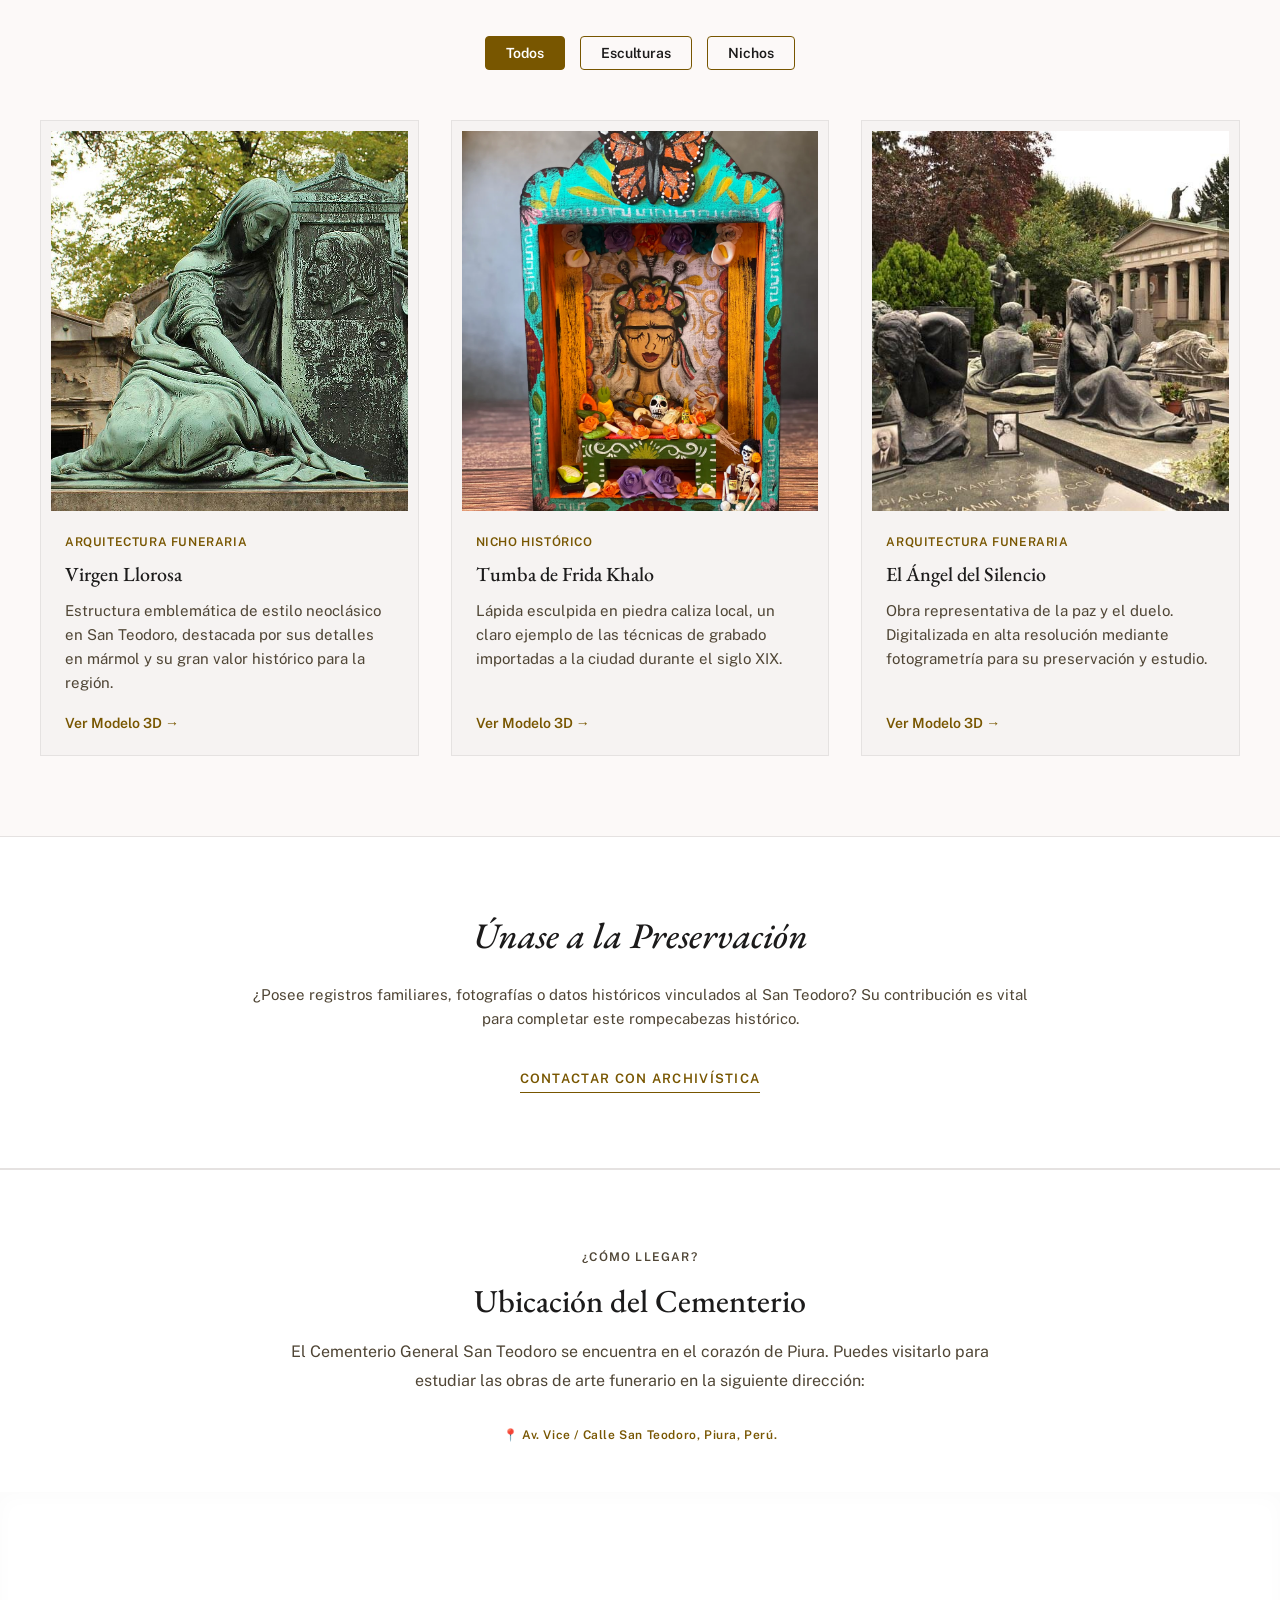
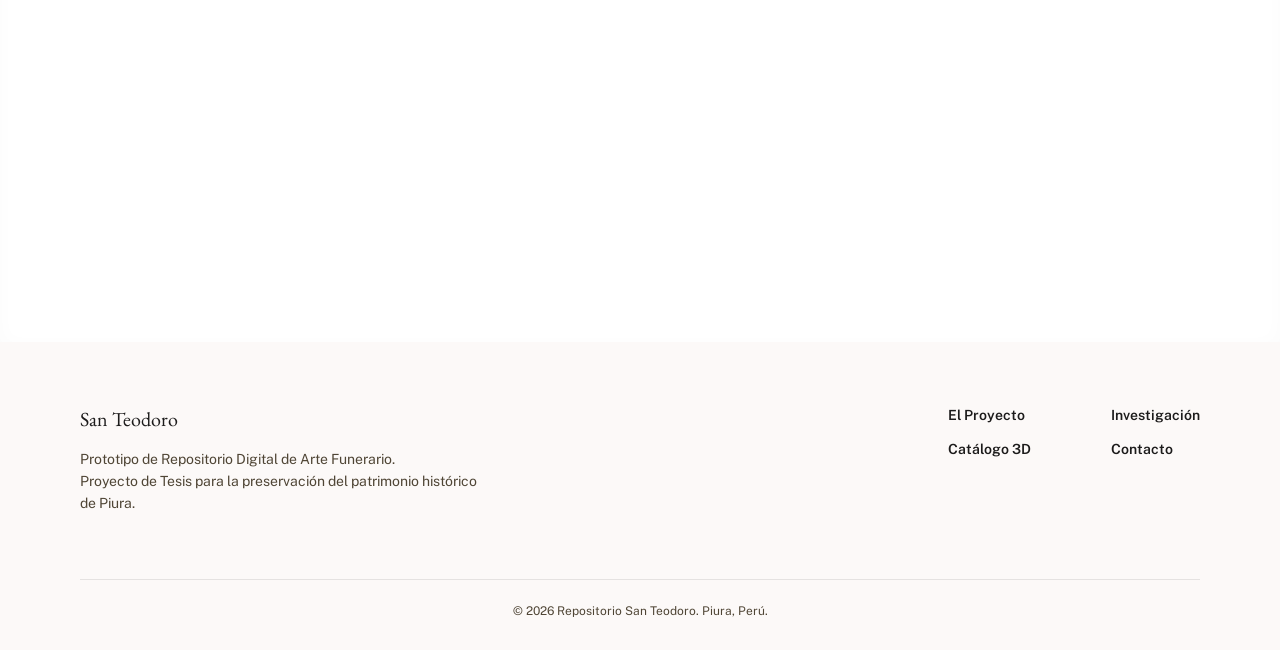
==== commit 536d81e5: "agregando img a seccion about" ====
--- a/index.html
+++ b/index.html
@@ -72,7 +72,11 @@
             <div class="about__container">
                <div class="about__image-wrapper">
                   <div class="about__image-frame"></div>
-                  <div class="about__img-placeholder">FOTO MAUSOLEO</div>
+                  <img
+                     src="img/fondo.jpg"
+                     alt="Vista del Cementerio San Teodoro"
+                     class="about__img"
+                  />
                </div>
 
                <div class="about__content">
@@ -165,7 +169,7 @@
                         ejemplo de las técnicas de grabado importadas a la
                         ciudad durante el siglo XIX.
                      </p>
-                     <a href="nicho.html" class="card__link"
+                     <a href="nicho.html?id=nicho1" class="card__link"
                         >Ver Modelo 3D &rarr;</a
                      >
                   </div>
--- a/css/styles.css
+++ b/css/styles.css
@@ -294,19 +294,17 @@
    flex: 0 0 40%; /* Le decimos que ocupe exactamente el 40% del ancho disponible */
 }
 
-/* El recuadro temporal (mientras pones tu foto real con la etiqueta <img>) */
-.about__img-placeholder {
+/* La foto real de la sección Historia */
+.about__img {
    position: relative;
-   z-index: 2;
-   background-color: #e5e5e5;
+   z-index: 2; /* Para que quede por encima del marco dorado */
+   width: 100%;
    height: 500px;
-   display: flex;
-   justify-content: center;
-   align-items: center;
-   color: var(--color-text-muted);
-   border: 1px solid var(--color-border-marble);
-   padding: 10px; /* Simula el paspartú blanco del diseño */
-   background-clip: content-box;
+   object-fit: cover; /* Para que la foto no se deforme */
+
+   /* El efecto visual de marco de fotografía antigua */
+   border: 10px solid var(--color-background);
+   outline: 1px solid var(--color-border-marble);
 }
 
 /* El marco dorado decorativo desfasado */
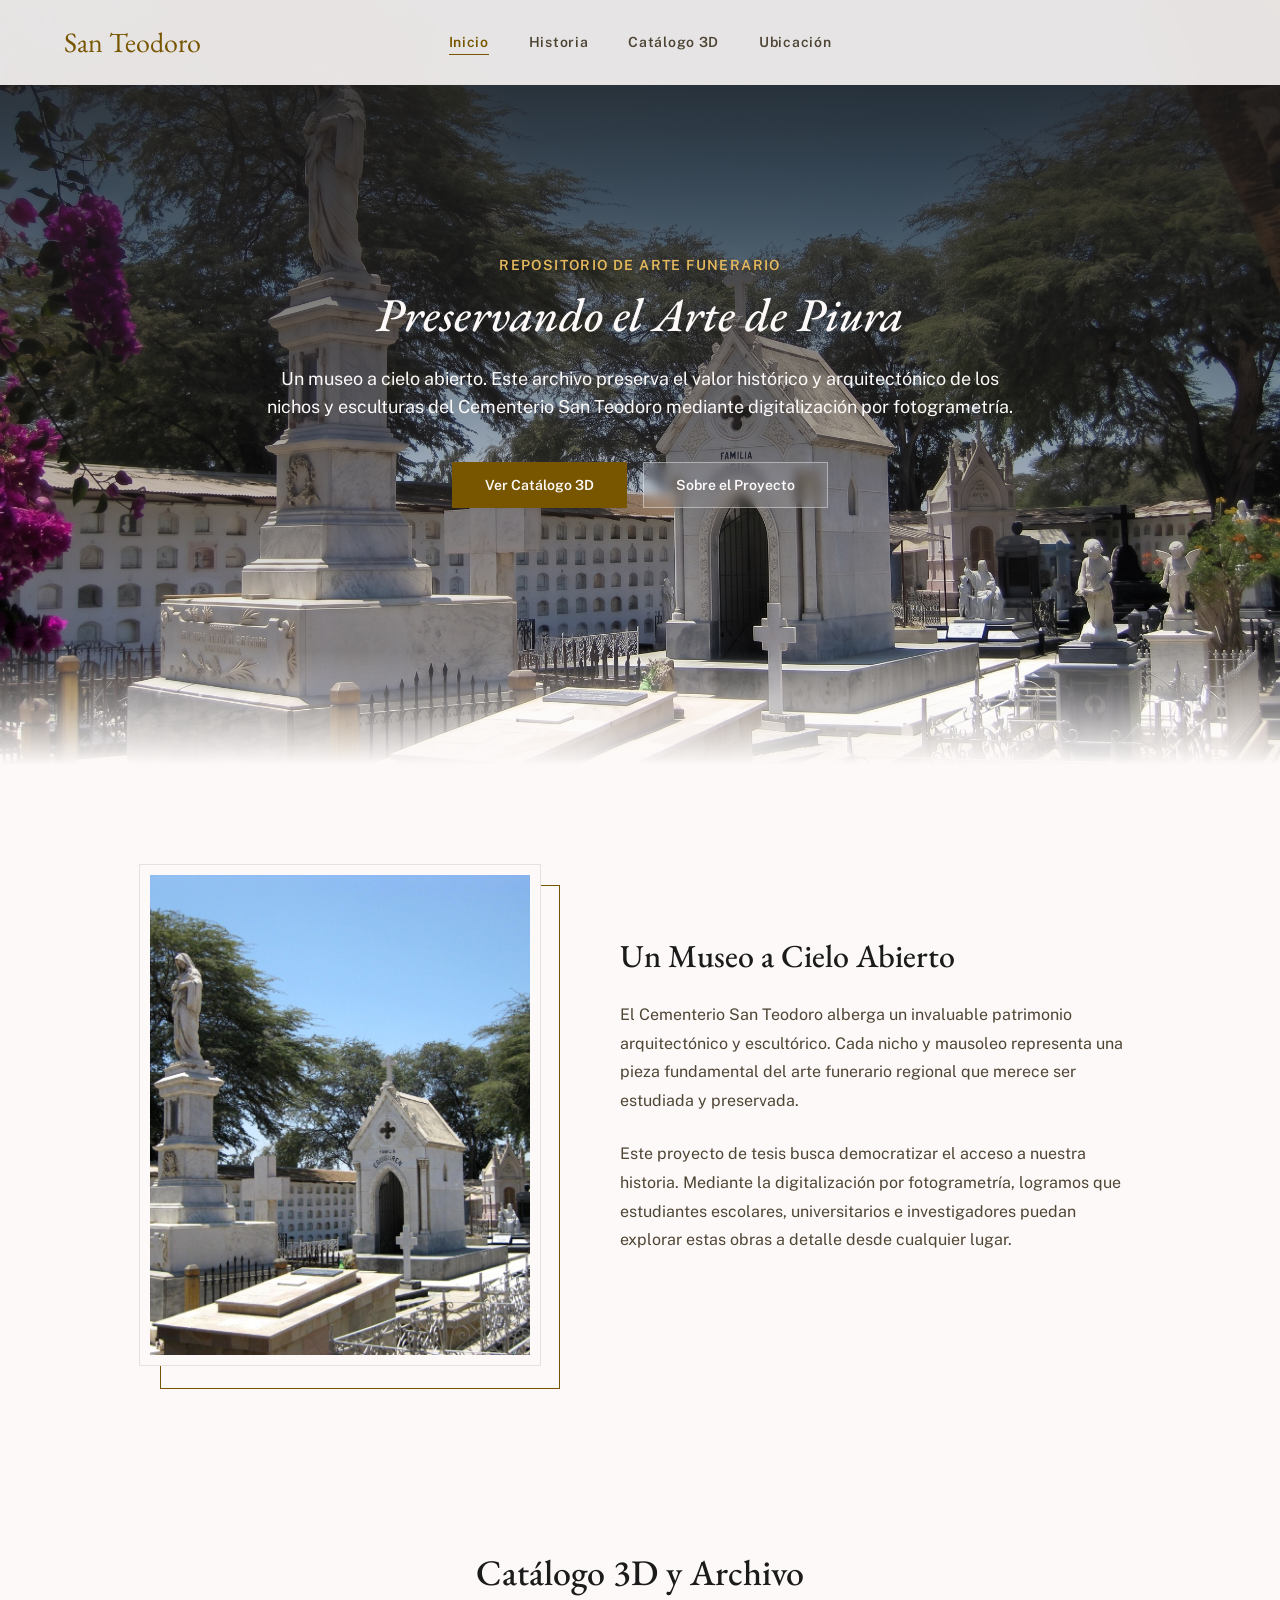
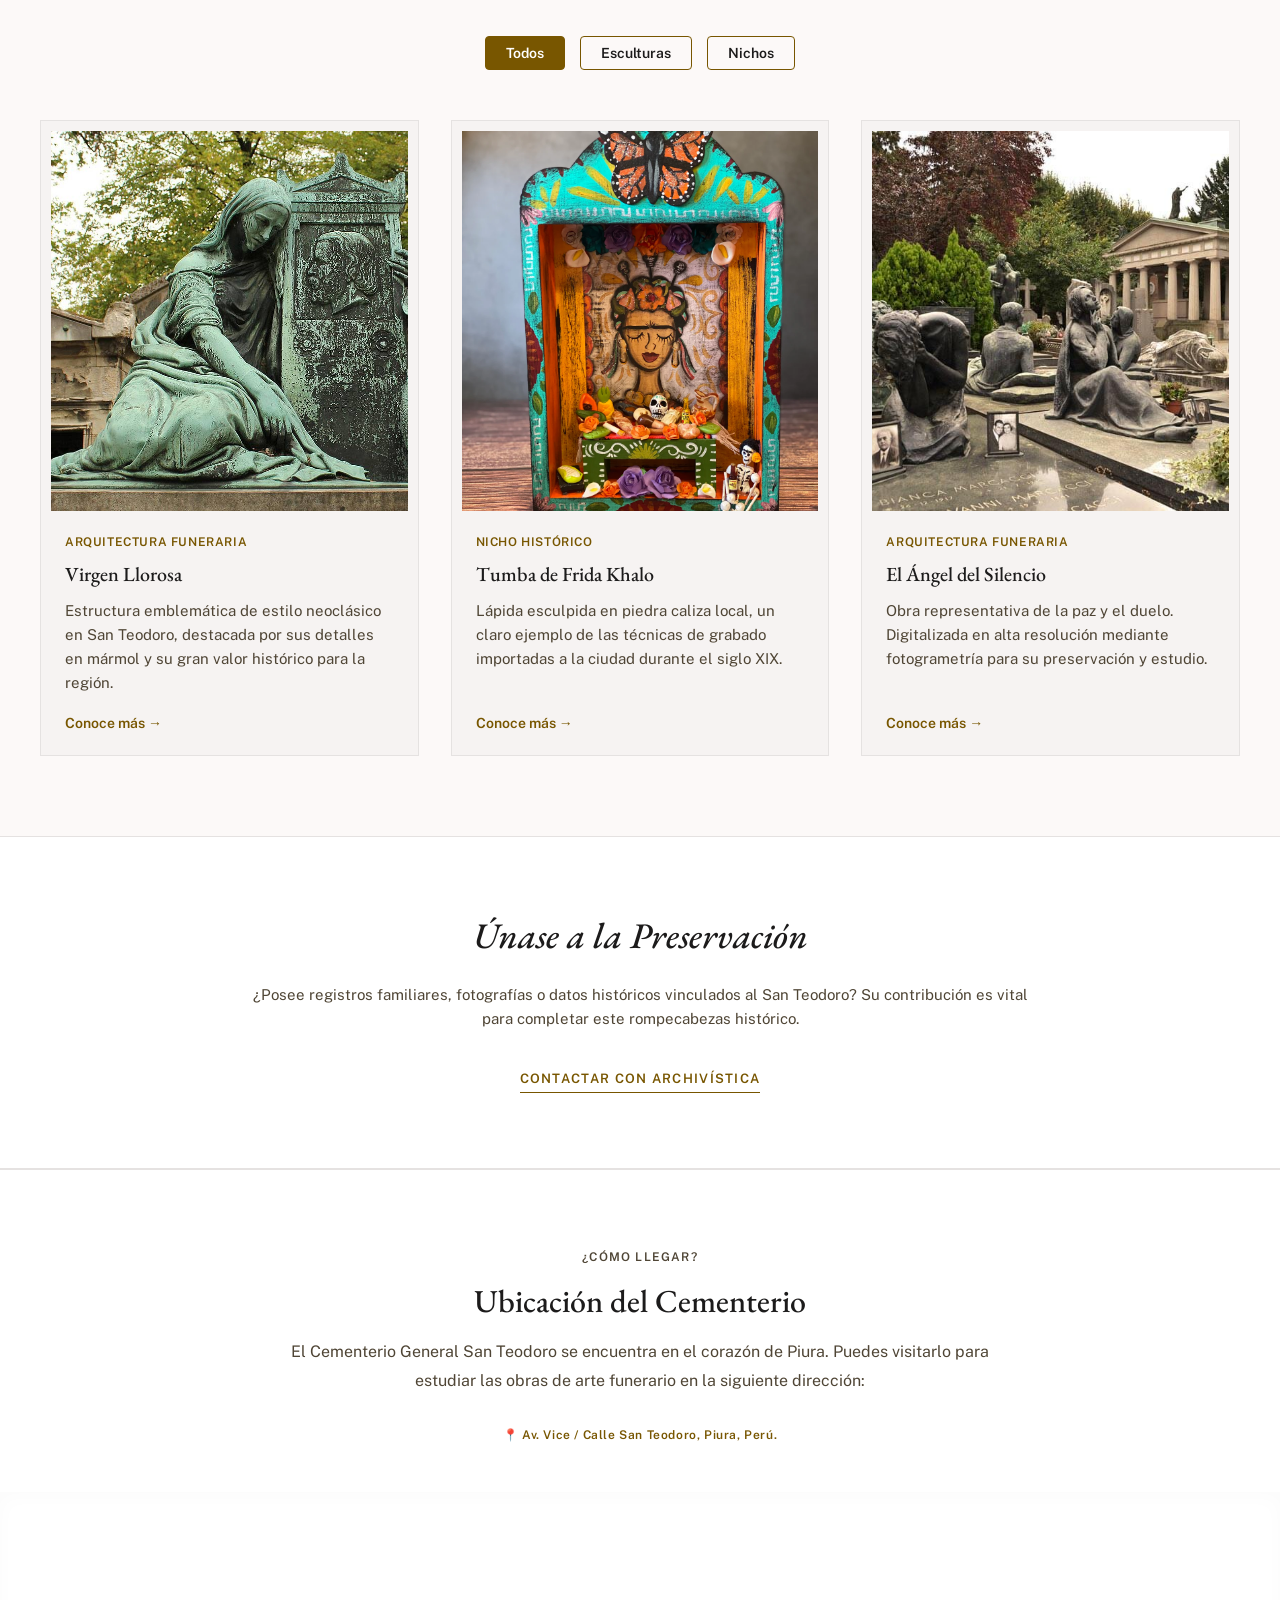
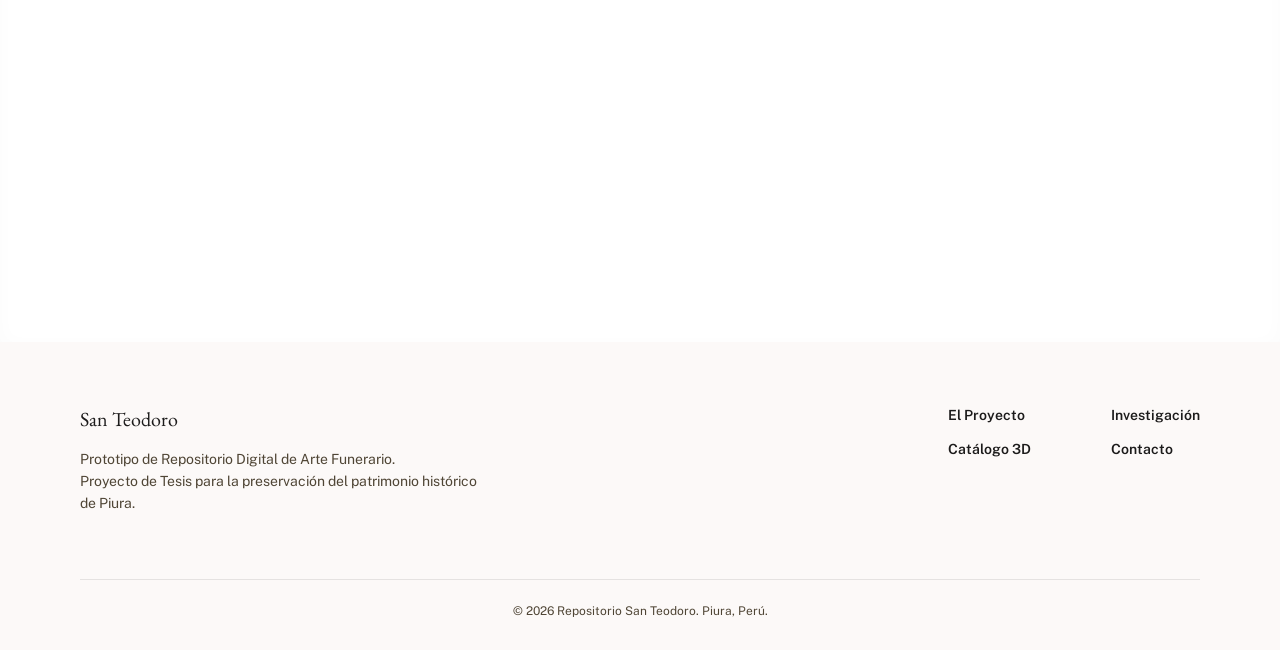
==== commit 5f2e4f48: "nada" ====
--- a/index.html
+++ b/index.html
@@ -148,7 +148,7 @@
                         valor histórico para la región.
                      </p>
                      <a href="obra.html?id=estatua1" class="card__link"
-                        >Ver Modelo 3D &rarr;</a
+                        >Conoce más &rarr;</a
                      >
                   </div>
                </article>
@@ -170,7 +170,7 @@
                         ciudad durante el siglo XIX.
                      </p>
                      <a href="nicho.html?id=nicho1" class="card__link"
-                        >Ver Modelo 3D &rarr;</a
+                        >Conoce más &rarr;</a
                      >
                   </div>
                </article>
@@ -192,7 +192,7 @@
                         preservación y estudio.
                      </p>
                      <a href="obra.html?id=estatua2" class="card__link"
-                        >Ver Modelo 3D &rarr;</a
+                        >Conoce más &rarr;</a
                      >
                   </div>
                </article>
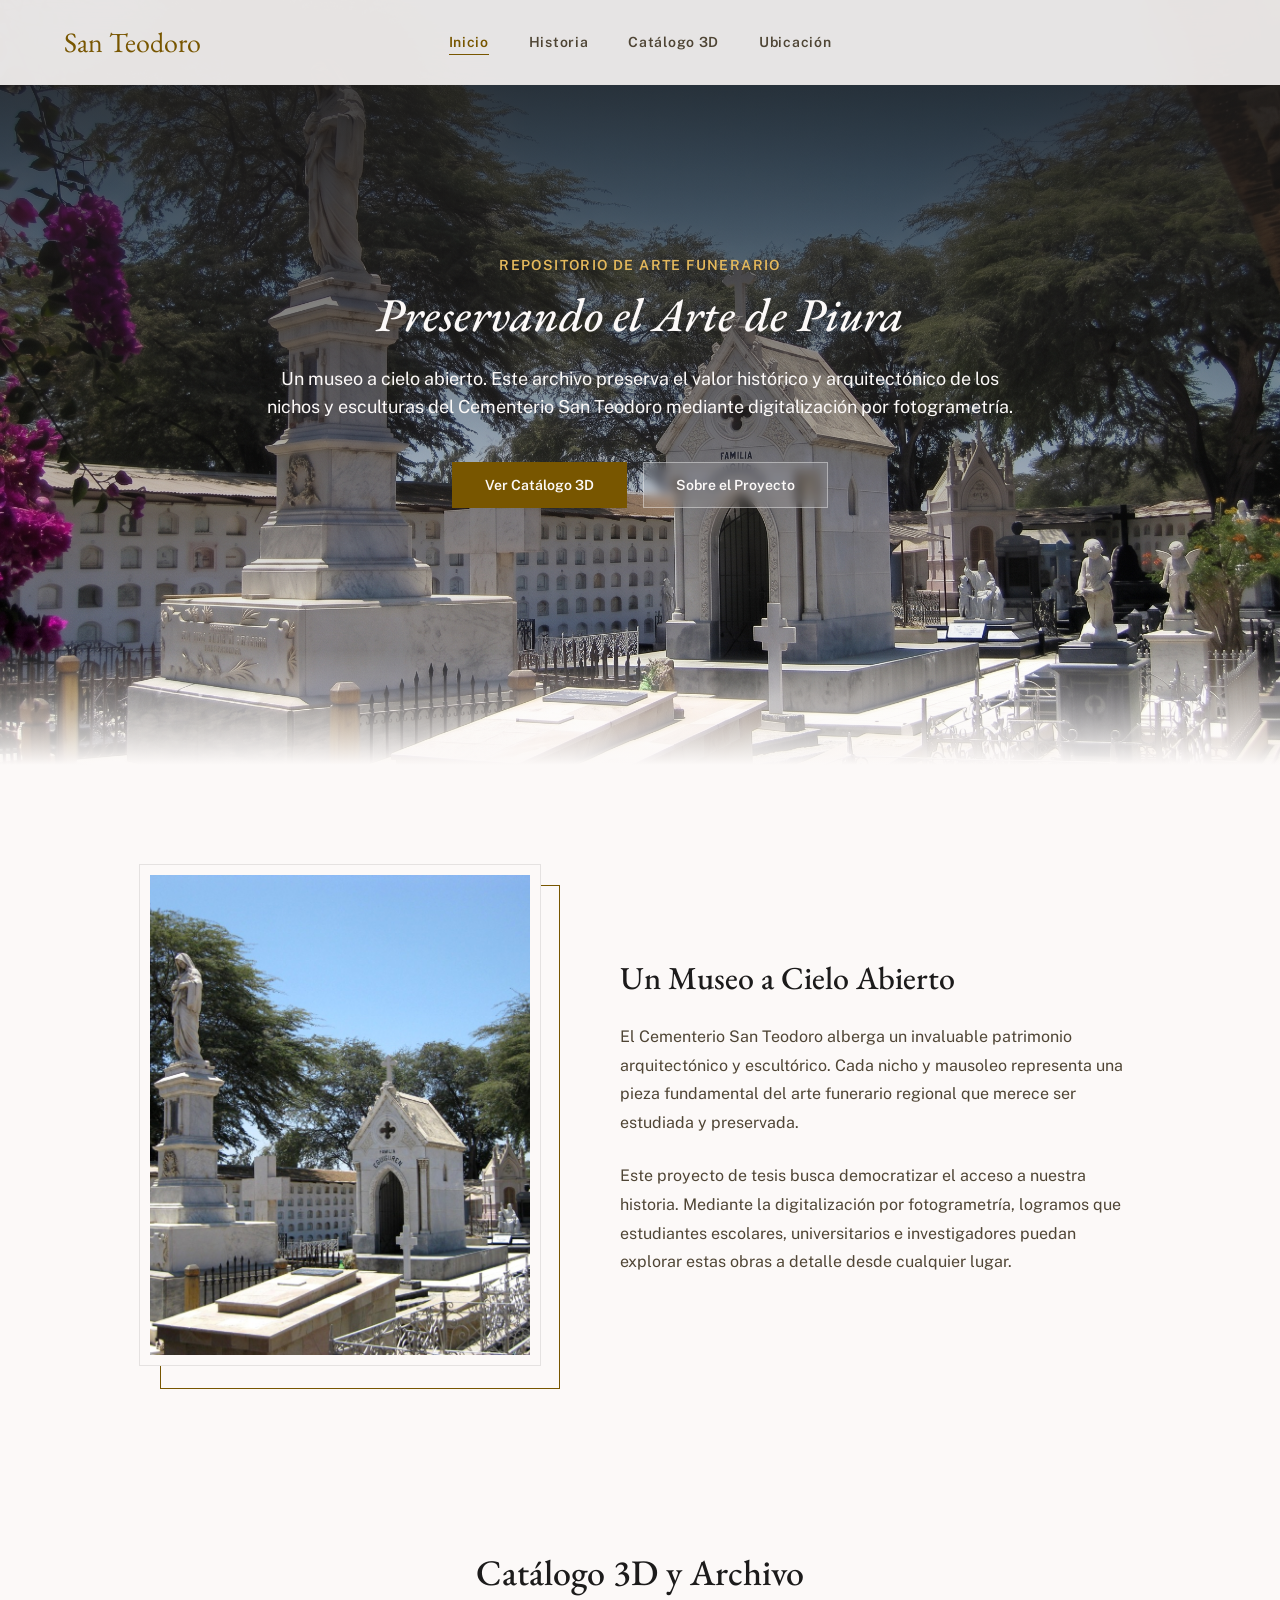
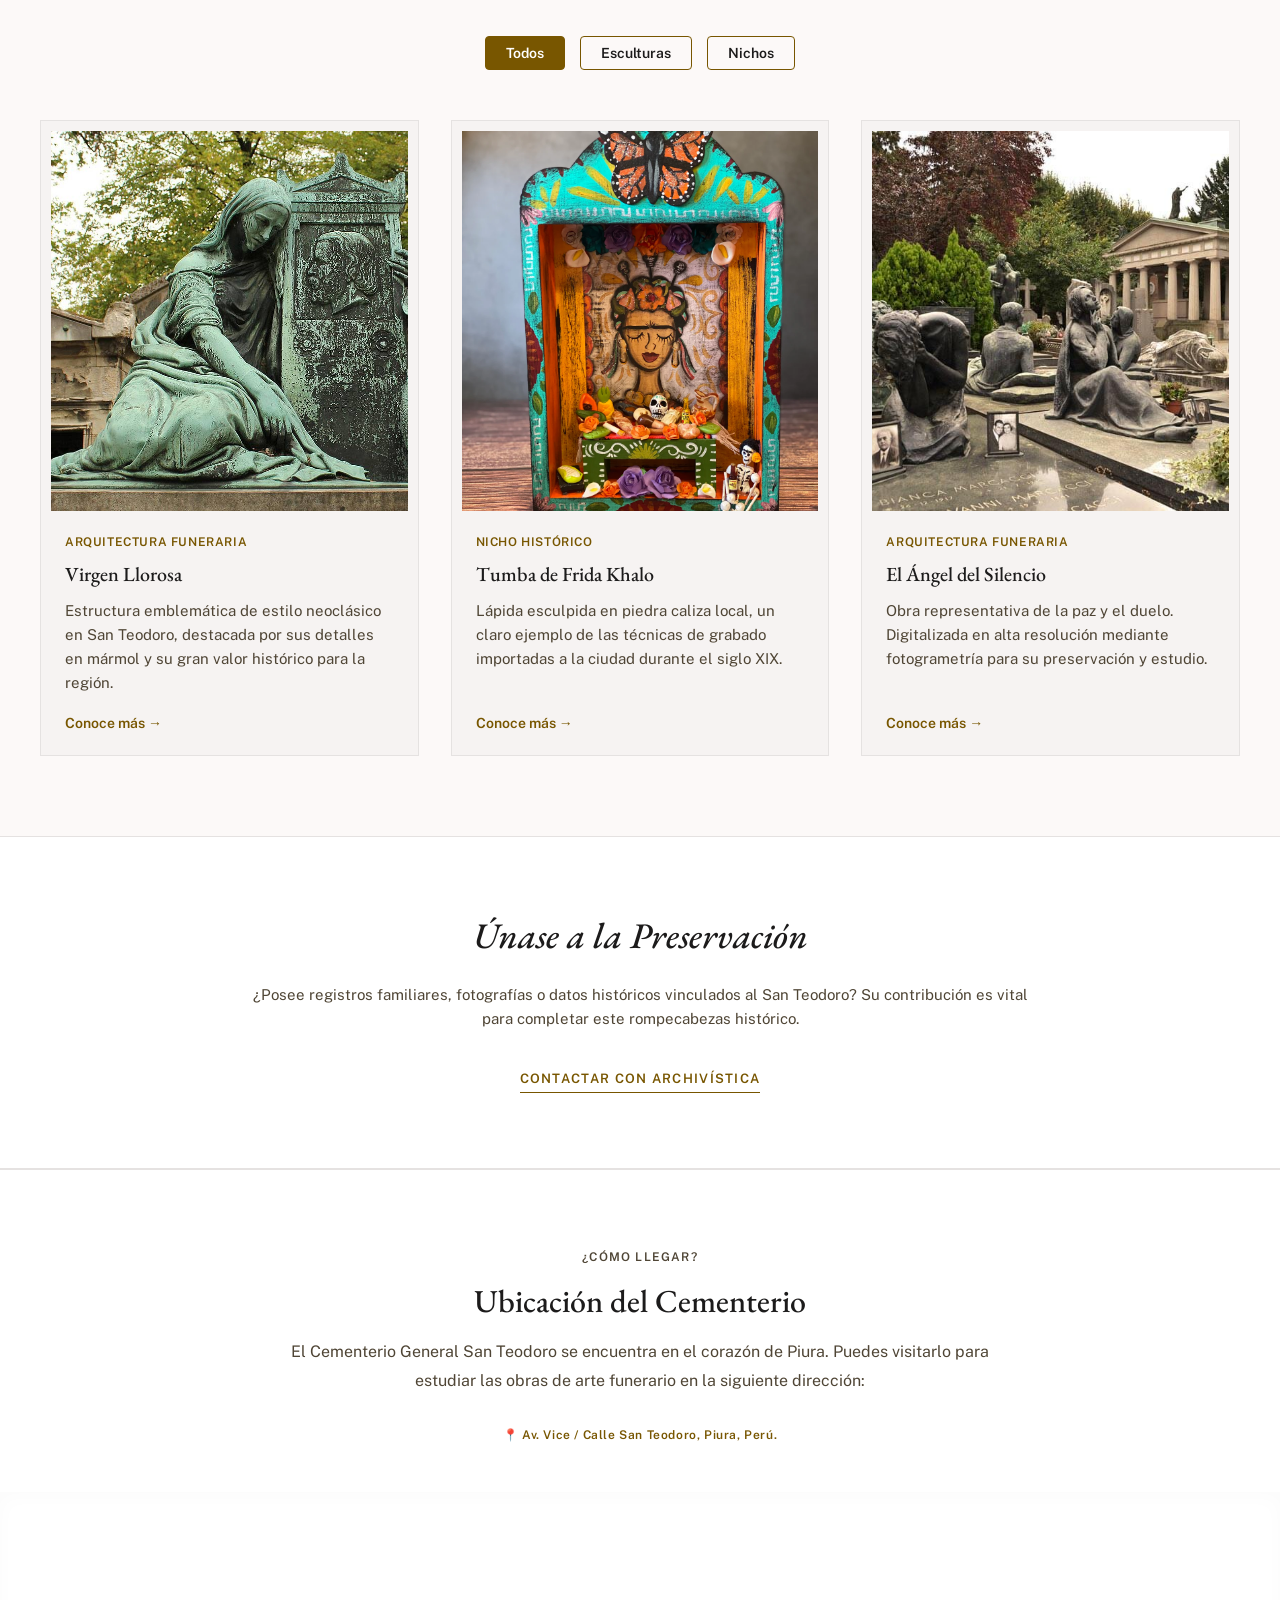
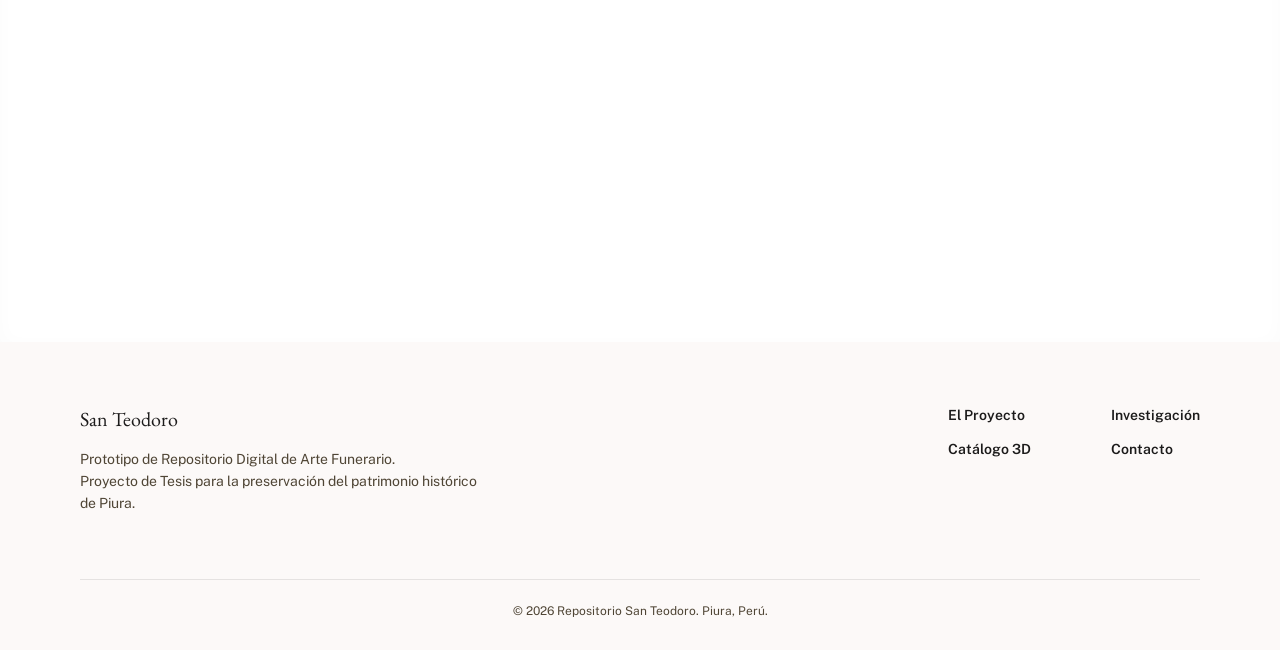
==== commit 5b2a5d52: "feat: migración de base de datos a identificadores semánticos (Slugs)" ====
--- a/index.html
+++ b/index.html
@@ -41,14 +41,11 @@
       <main class="main">
          <section class="hero" id="inicio">
             <div class="hero__overlay"></div>
-            <!------------- SECCION HERO ------------->
             <div class="hero__content">
-               <!-- Cambiamos la etiqueta para dar contexto inmediato -->
                <span class="hero__label">REPOSITORIO DE ARTE FUNERARIO</span>
 
                <h1 class="hero__title">Preservando el Arte de Piura</h1>
 
-               <!-- El texto ahora incluye las palabras clave de Mariana: nichos, esculturas y digitalización -->
                <p class="hero__text">
                   Un museo a cielo abierto. Este archivo preserva el valor
                   histórico y arquitectónico de los nichos y esculturas del
@@ -57,7 +54,6 @@
                </p>
 
                <div class="hero__actions">
-                  <!-- Botones orientados al nuevo objetivo -->
                   <a href="#catalogo" class="btn btn--primary"
                      >Ver Catálogo 3D</a
                   >
@@ -67,7 +63,6 @@
                </div>
             </div>
          </section>
-         <!------------- SECCION ABOUT------------->
          <section class="about" id="historia">
             <div class="about__container">
                <div class="about__image-wrapper">
@@ -96,27 +91,12 @@
                      universitarios e investigadores puedan explorar estas obras
                      a detalle desde cualquier lugar.
                   </p>
-
-                  <div class="about__stats">
-                     <div class="stat">
-                        <!-- Corregimos la palabra "Años" -->
-                        <!-- <span class="stat__number">186+</span>
-                        <span class="stat__label">Años de Historia</span> -->
-                     </div>
-                     <div class="stat">
-                        <!-- Ajustamos la estadística a la realidad del prototipo -->
-                        <!-- <span class="stat__number">3</span> -->
-                        <!-- <span class="stat__label">Obras Digitalizadas</span> -->
-                     </div>
-                  </div>
-               </div>
-            </div>
-         </section>
-         <!------------- SECCION CATALOG ------------->
+               </div>
+            </div>
+         </section>
          <section class="catalog" id="catalogo">
             <h2 class="catalog__title">Catálogo 3D y Archivo</h2>
 
-            <!-- NUEVO: Botones de Filtro -->
             <div class="catalog__filters">
                <button
                   class="filter-btn filter-btn--active"
@@ -129,7 +109,6 @@
                </button>
                <button class="filter-btn" data-filter="nicho">Nichos</button>
             </div>
-            <!--------------- TARJETA 1 ----------------->
             <div class="catalog__grid">
                <article class="card" data-category="escultura">
                   <div class="card__image-wrapper">
@@ -147,12 +126,11 @@
                         Teodoro, destacada por sus detalles en mármol y su gran
                         valor histórico para la región.
                      </p>
-                     <a href="obra.html?id=estatua1" class="card__link"
-                        >Conoce más &rarr;</a
+                     <a href="obra.html?id=virgen-llorosa" class="card__link"
+                        >Conoce más →</a
                      >
                   </div>
                </article>
-               <!--------------- TARJETA 2 ----------------->
                <article class="card" data-category="nicho">
                   <div class="card__image-wrapper">
                      <img
@@ -169,12 +147,13 @@
                         ejemplo de las técnicas de grabado importadas a la
                         ciudad durante el siglo XIX.
                      </p>
-                     <a href="nicho.html?id=nicho1" class="card__link"
-                        >Conoce más &rarr;</a
+                     <a
+                        href="nicho.html?id=tumba-frida-kahlo"
+                        class="card__link"
+                        >Conoce más →</a
                      >
                   </div>
                </article>
-               <!--------------- TARJETA 3 ----------------->
                <article class="card" data-category="escultura">
                   <div class="card__image-wrapper">
                      <img
@@ -191,14 +170,15 @@
                         en alta resolución mediante fotogrametría para su
                         preservación y estudio.
                      </p>
-                     <a href="obra.html?id=estatua2" class="card__link"
-                        >Conoce más &rarr;</a
+                     <a
+                        href="obra.html?id=angel-del-silencio"
+                        class="card__link"
+                        >Conoce más →</a
                      >
                   </div>
                </article>
             </div>
          </section>
-         <!--------------- SECCION DE CONTACTAR ----------------->
          <section class="cta">
             <div class="cta__container">
                <h2 class="cta__title">Únase a la Preservación</h2>
@@ -210,7 +190,6 @@
                <a href="#" class="cta__link">CONTACTAR CON ARCHIVÍSTICA</a>
             </div>
          </section>
-         <!--------------- SECCION DE LOCALIZACION ----------------->
          <section class="location" id="location">
             <div class="location__header">
                <span class="catalog__subtitle">¿CÓMO LLEGAR?</span>
@@ -243,12 +222,9 @@
          </section>
       </main>
 
-      <!-- CAJA 3: EL FOOTER REAL -->
       <footer class="footer">
          <div class="footer__container">
-            <!-- Parte Superior: Marca y Enlaces -->
             <div class="footer__top">
-               <!-- Izquierda: Logo y descripción -->
                <div class="footer__brand">
                   <span class="footer__logo">San Teodoro</span>
                   <p class="footer__text">
@@ -258,7 +234,6 @@
                   </p>
                </div>
 
-               <!-- Derecha: Columnas de Enlaces -->
                <div class="footer__links-wrapper">
                   <ul class="footer__list">
                      <li><a href="#" class="footer__link">El Proyecto</a></li>
@@ -271,15 +246,10 @@
                </div>
             </div>
 
-            <!-- Parte Inferior: Legales -->
             <div class="footer__bottom">
                <span class="footer__copy"
                   >© 2026 Repositorio San Teodoro. Piura, Perú.</span
                >
-               <!-- <div class="footer__legal">
-                  <a href="#">Metodología</a>
-                  <a href="#">Créditos</a>
-               </div> -->
             </div>
          </div>
       </footer>
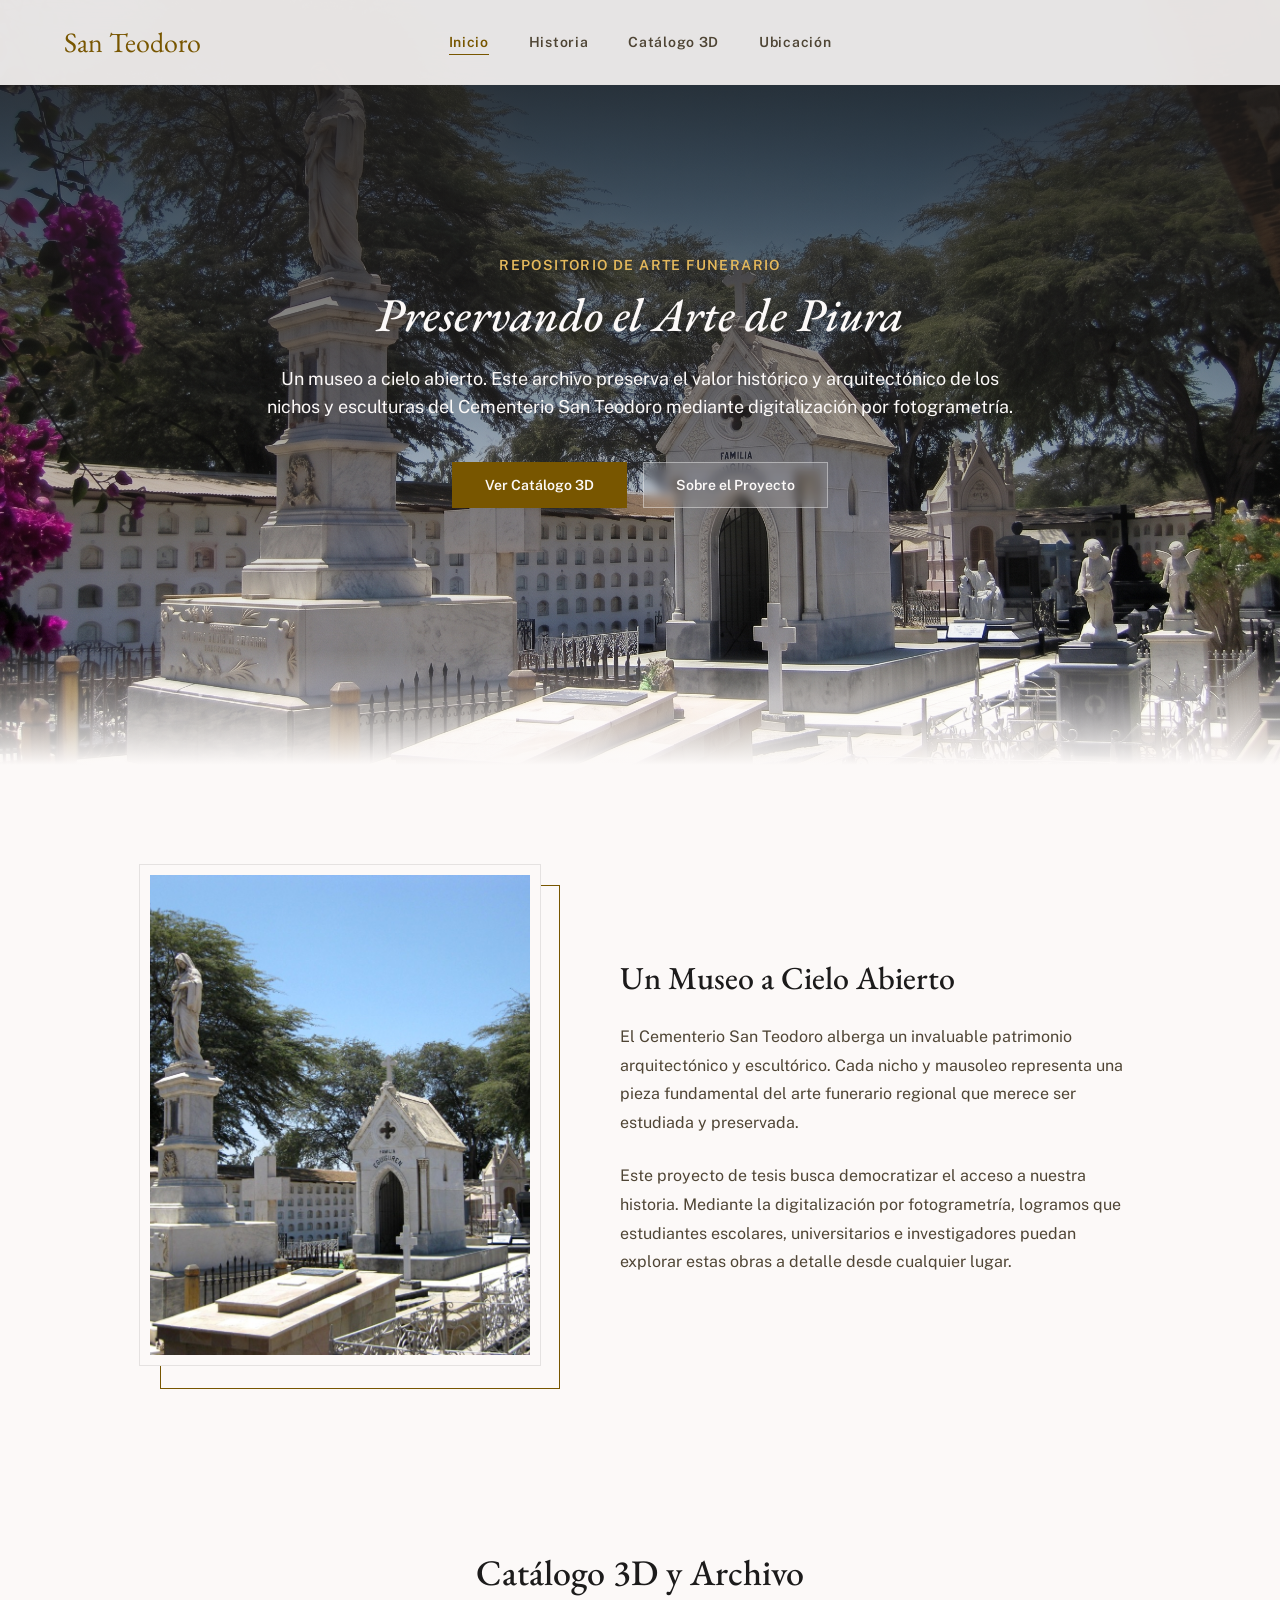
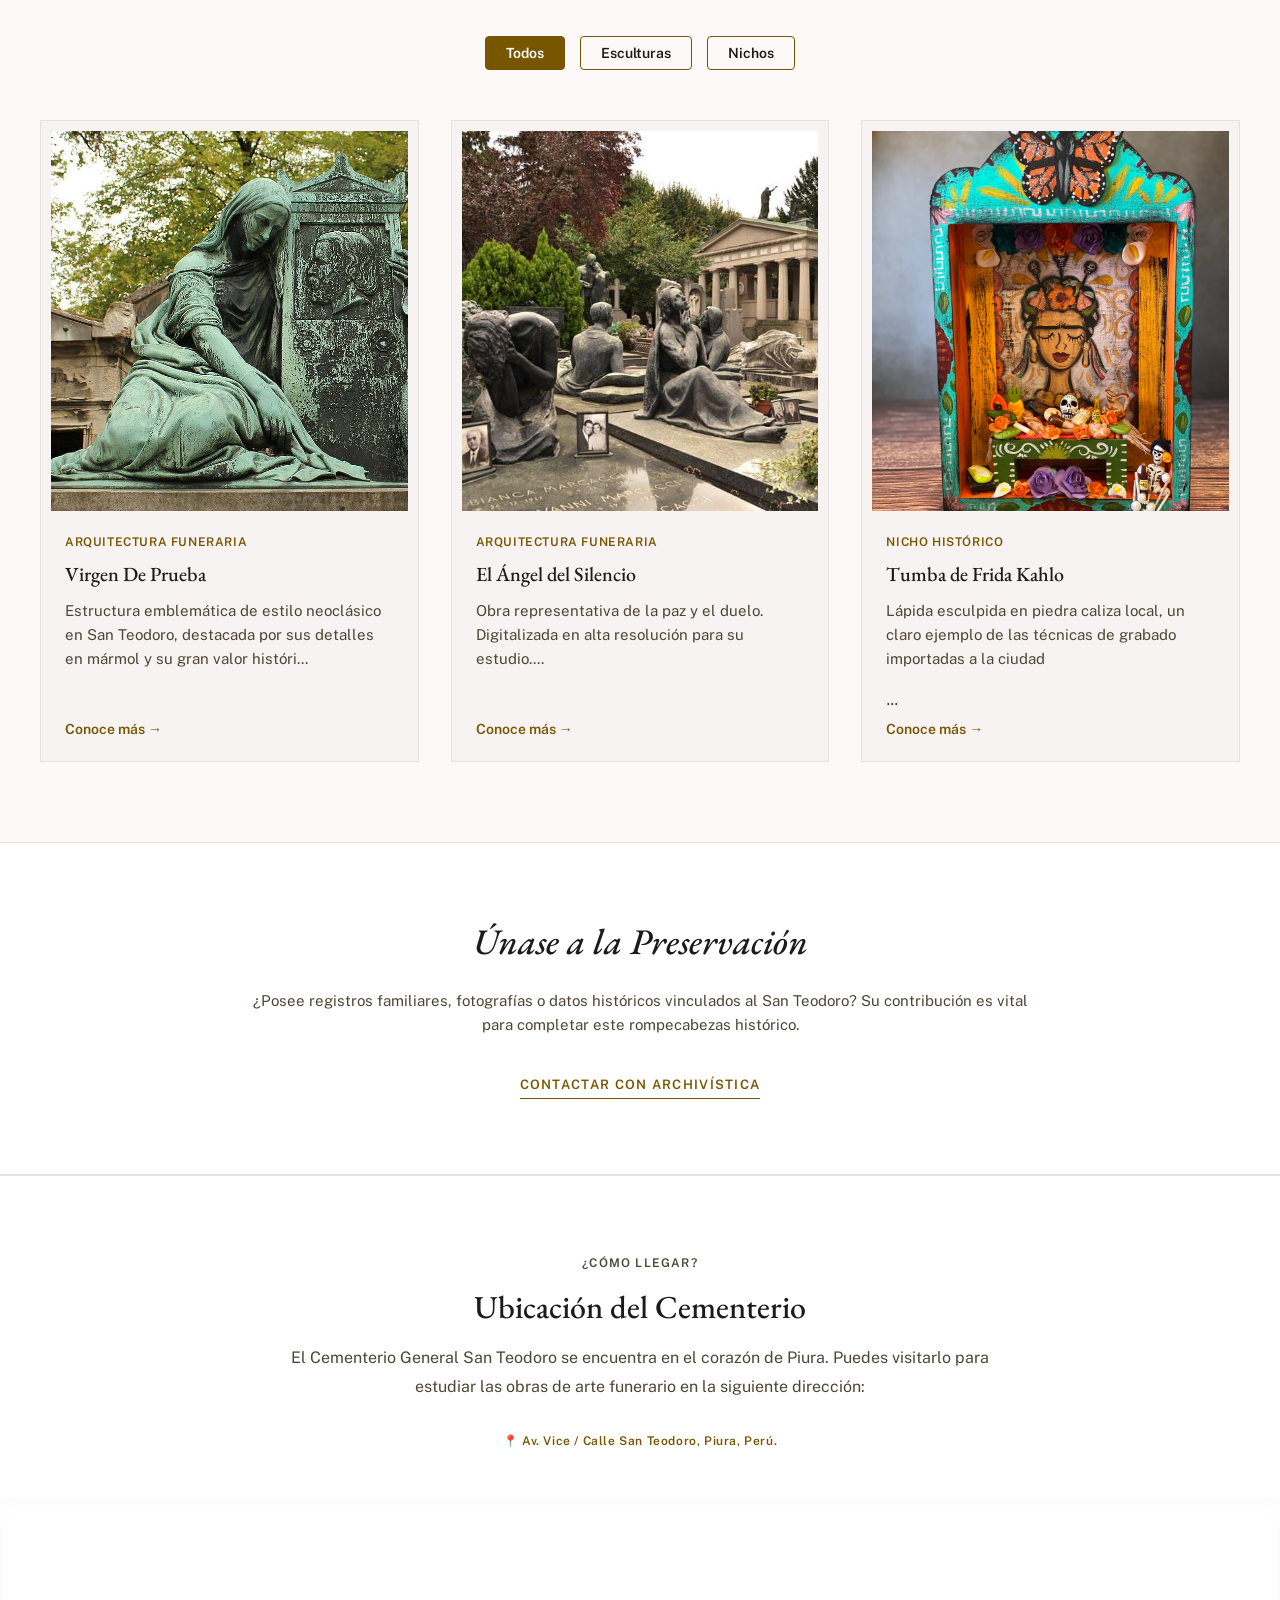
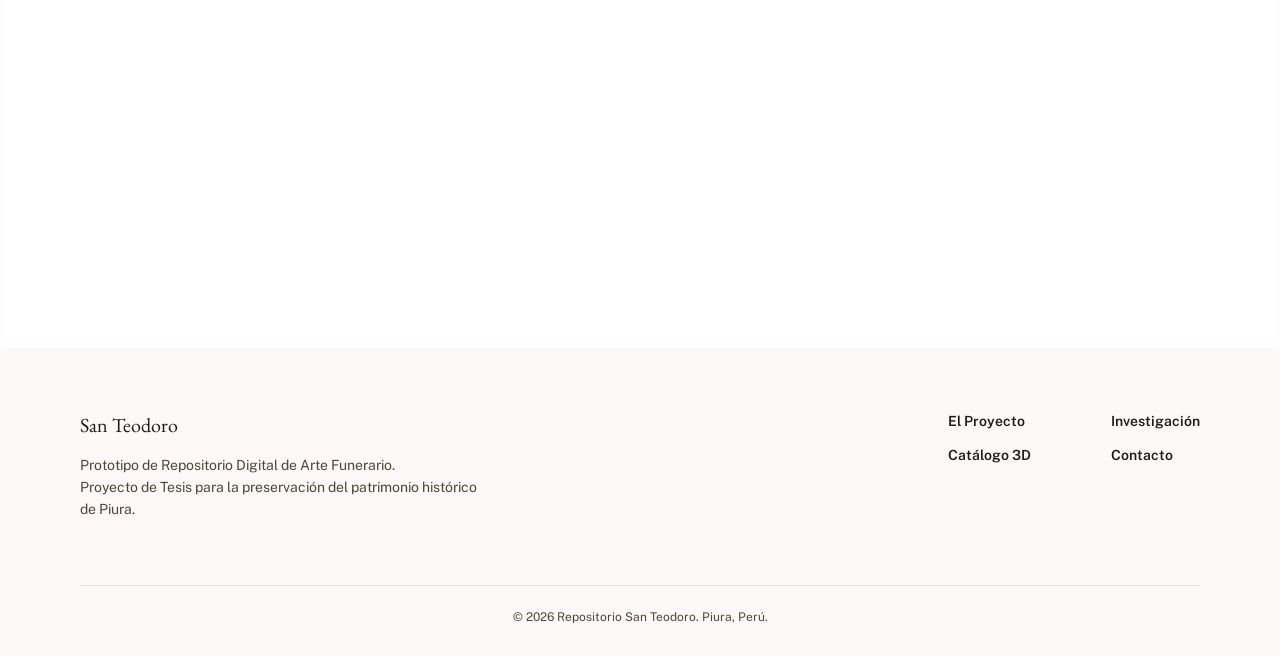
==== commit 0e4adab5: "feat: renderizado automático del catálogo en página de inicio" ====
--- a/index.html
+++ b/index.html
@@ -109,75 +109,7 @@
                </button>
                <button class="filter-btn" data-filter="nicho">Nichos</button>
             </div>
-            <div class="catalog__grid">
-               <article class="card" data-category="escultura">
-                  <div class="card__image-wrapper">
-                     <img
-                        src="img/estatua 1.jpg"
-                        alt="estatua de virgen llorosa"
-                        class="card__img"
-                     />
-                  </div>
-                  <div class="card__content">
-                     <span class="card__category">ARQUITECTURA FUNERARIA</span>
-                     <h3 class="card__name">Virgen Llorosa</h3>
-                     <p class="card__description">
-                        Estructura emblemática de estilo neoclásico en San
-                        Teodoro, destacada por sus detalles en mármol y su gran
-                        valor histórico para la región.
-                     </p>
-                     <a href="obra.html?id=virgen-llorosa" class="card__link"
-                        >Conoce más →</a
-                     >
-                  </div>
-               </article>
-               <article class="card" data-category="nicho">
-                  <div class="card__image-wrapper">
-                     <img
-                        src="img/nicho1.webp"
-                        alt="Nicho histórico"
-                        class="card__img"
-                     />
-                  </div>
-                  <div class="card__content">
-                     <span class="card__category">NICHO HISTÓRICO</span>
-                     <h3 class="card__name">Tumba de Frida Khalo</h3>
-                     <p class="card__description">
-                        Lápida esculpida en piedra caliza local, un claro
-                        ejemplo de las técnicas de grabado importadas a la
-                        ciudad durante el siglo XIX.
-                     </p>
-                     <a
-                        href="nicho.html?id=tumba-frida-kahlo"
-                        class="card__link"
-                        >Conoce más →</a
-                     >
-                  </div>
-               </article>
-               <article class="card" data-category="escultura">
-                  <div class="card__image-wrapper">
-                     <img
-                        src="img/estatua-2.jpg"
-                        alt="Angeles del silencio y pena"
-                        class="card__img"
-                     />
-                  </div>
-                  <div class="card__content">
-                     <span class="card__category">ARQUITECTURA FUNERARIA</span>
-                     <h3 class="card__name">El Ángel del Silencio</h3>
-                     <p class="card__description">
-                        Obra representativa de la paz y el duelo. Digitalizada
-                        en alta resolución mediante fotogrametría para su
-                        preservación y estudio.
-                     </p>
-                     <a
-                        href="obra.html?id=angel-del-silencio"
-                        class="card__link"
-                        >Conoce más →</a
-                     >
-                  </div>
-               </article>
-            </div>
+            <div class="catalog__grid"></div>
          </section>
          <section class="cta">
             <div class="cta__container">
@@ -254,5 +186,6 @@
          </div>
       </footer>
       <script src="js/main.js"></script>
+      <script src="js/data.js"></script>
    </body>
 </html>
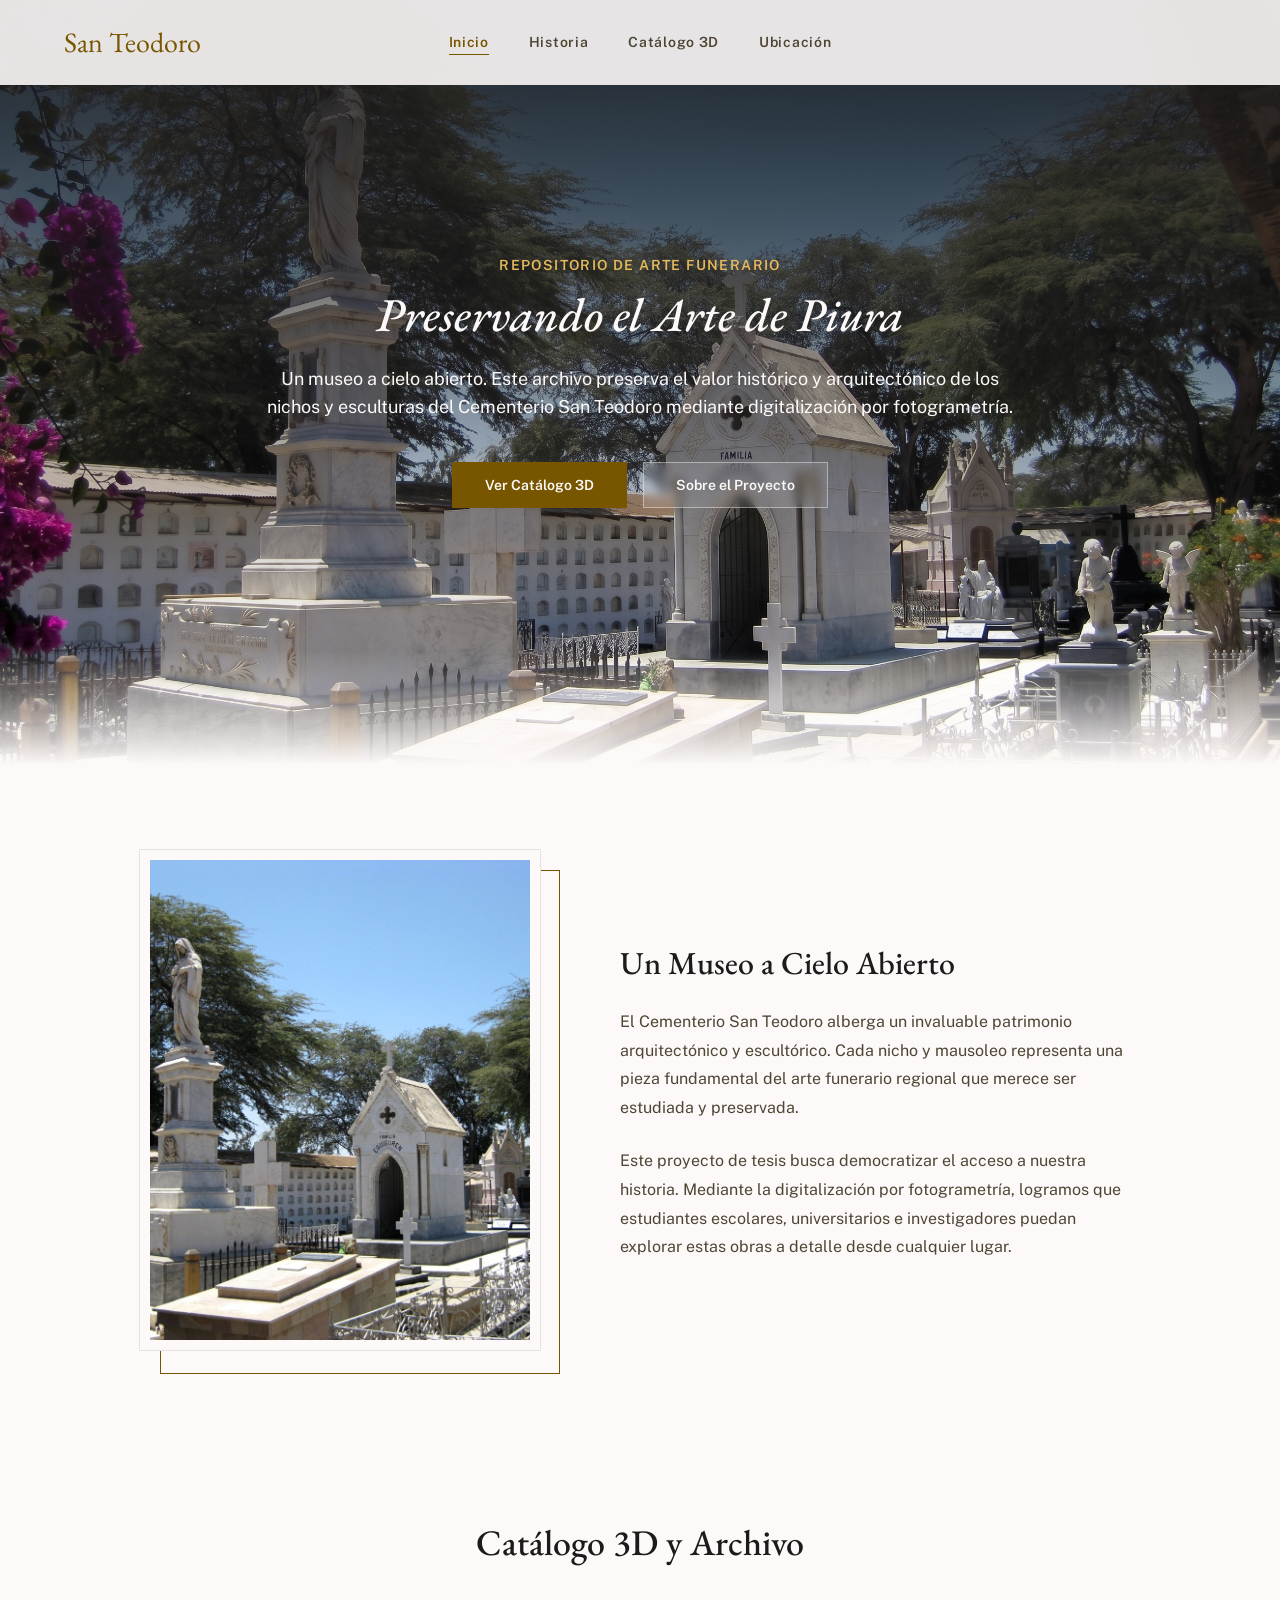
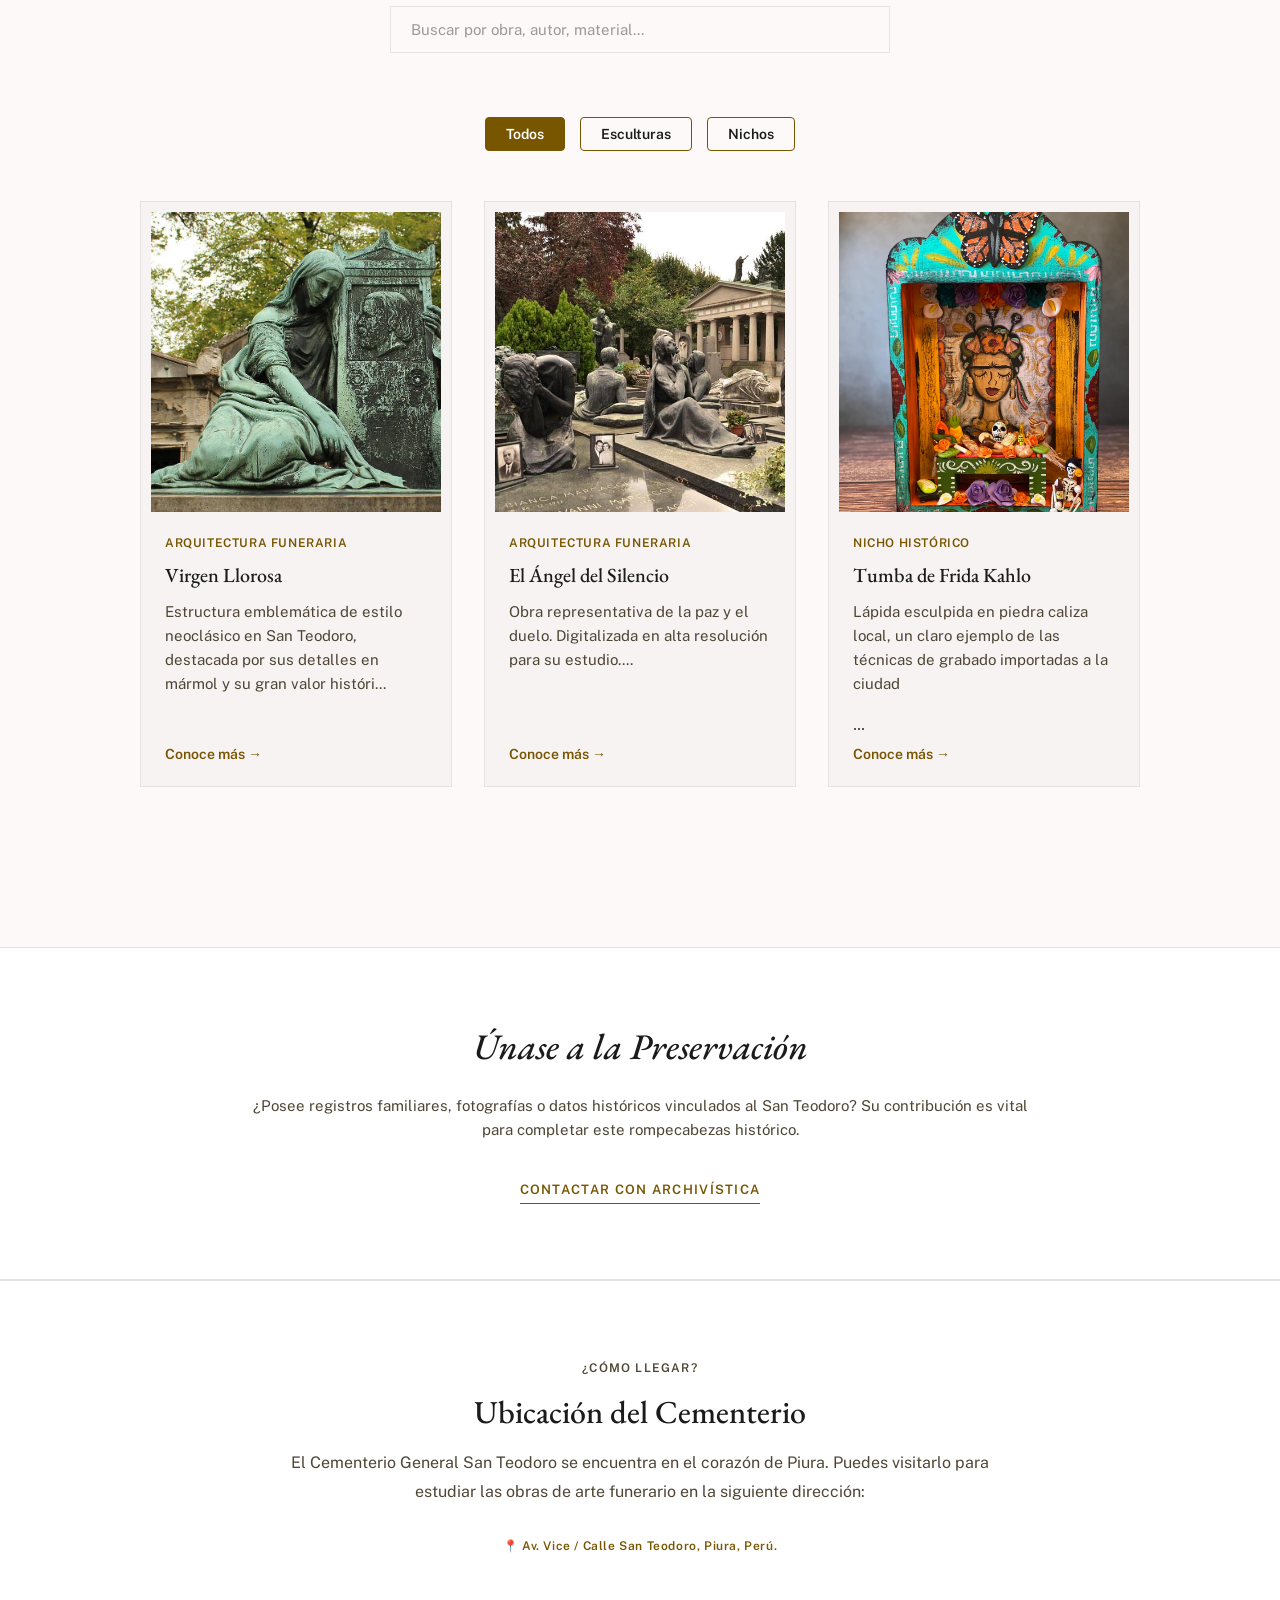
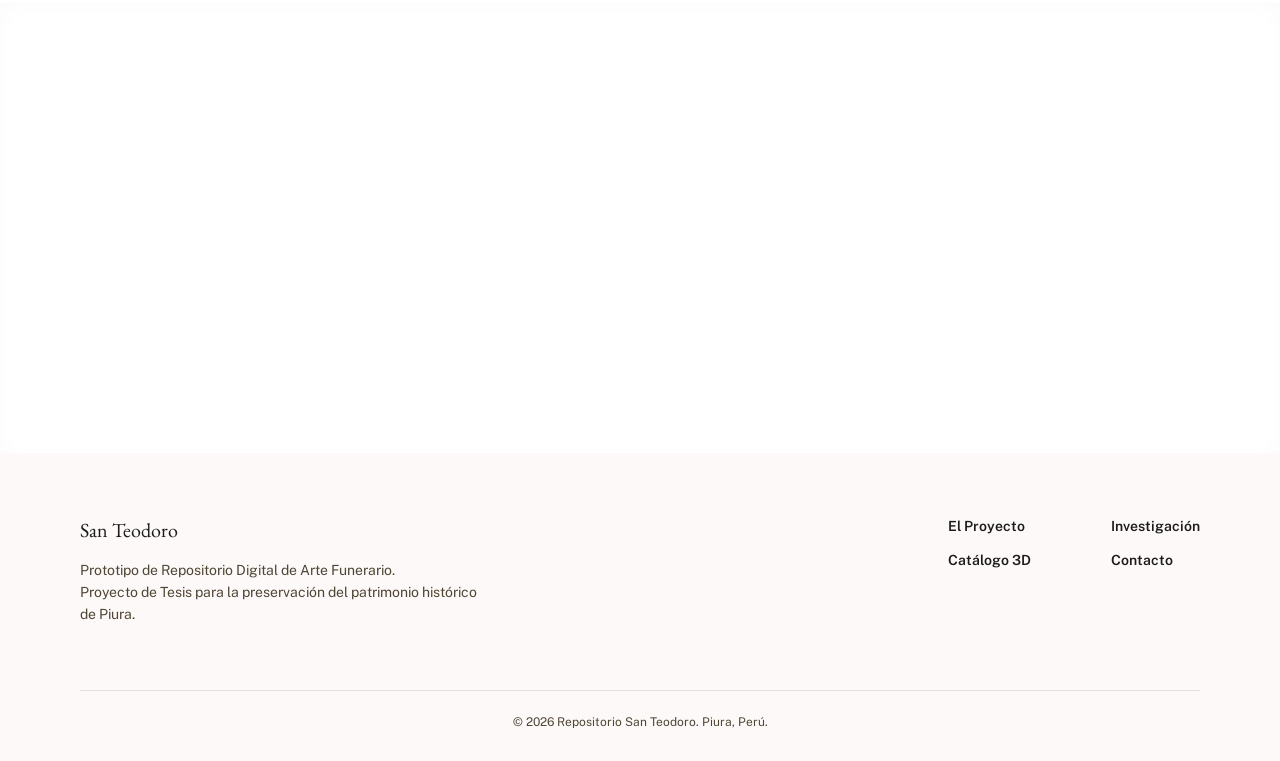
==== commit 67d2aed8: "feat: motor de paginación, diseño responsivo y buscador estricto" ====
--- a/index.html
+++ b/index.html
@@ -96,7 +96,15 @@
          </section>
          <section class="catalog" id="catalogo">
             <h2 class="catalog__title">Catálogo 3D y Archivo</h2>
-
+            <div class="catalog__search">
+               <input
+                  type="text"
+                  id="searchInput"
+                  class="search-input"
+                  placeholder="Buscar por obra, autor, material..."
+                  autocomplete="off"
+               />
+            </div>
             <div class="catalog__filters">
                <button
                   class="filter-btn filter-btn--active"
--- a/css/styles.css
+++ b/css/styles.css
@@ -266,11 +266,50 @@
 }
 
 /* ==========================================================================
+   PAGINACIÓN DEL CATÁLOGO
+   ========================================================================== */
+.catalog__pagination {
+   display: flex;
+   justify-content: center;
+   gap: 8px;
+   margin-top: 40px; /* Separación entre las tarjetas y los botones */
+   width: 100%;
+}
+
+.page-btn {
+   width: 40px;
+   height: 40px;
+   display: flex;
+   justify-content: center;
+   align-items: center;
+   background-color: transparent;
+   border: 1px solid var(--color-border-marble);
+   color: var(--color-text-muted);
+   font-family: var(--font-sans);
+   font-size: 14px;
+   font-weight: 600;
+   cursor: pointer;
+   transition: all 0.3s ease;
+   border-radius: 0; /* Bordes rectos consistentes con tu diseño */
+}
+
+.page-btn:hover {
+   border-color: var(--color-primary-gold);
+   color: var(--color-primary-gold);
+}
+
+.page-btn--active {
+   background-color: var(--color-primary-gold);
+   border-color: var(--color-primary-gold);
+   color: #ffffff;
+}
+
+/* ==========================================================================
    6. ABOUT SECTION (Un Museo a Cielo Abierto)
    ========================================================================== */
 .about {
    /* Le damos bastante "aire" (espacio) arriba y abajo, según pide tu DESIGN.md */
-   padding: 100px 20px;
+   padding: 85px 20px;
    background-color: var(--color-background);
 
    /* Flexbox aquí nos sirve para centrar el contenedor principal en la pantalla */
@@ -386,6 +425,37 @@
 /* ==========================================================================
    FILTROS DEL CATÁLOGO
    ========================================================================== */
+
+/* ==========================================================================
+   BUSCADOR DEL CATÁLOGO
+   ========================================================================== */
+.catalog__search {
+   width: 100%;
+   max-width: 500px;
+   margin-bottom: 24px;
+}
+
+.search-input {
+   width: 100%;
+   padding: 14px 20px;
+   font-family: var(--font-sans);
+   font-size: 15px;
+   color: var(--color-text-main);
+   background-color: transparent;
+   border: 1px solid var(--color-border-marble);
+   border-radius: 0;
+   outline: none;
+   transition: border-color 0.3s ease;
+}
+
+.search-input:focus {
+   border-color: var(--color-primary-gold);
+}
+
+.search-input::placeholder {
+   color: #999;
+}
+
 .catalog__filters {
    display: flex;
    justify-content: center;
@@ -453,7 +523,7 @@
    /* Divide el espacio en 3 columnas exactamente iguales (1fr cada una) */
    grid-template-columns: repeat(3, 1fr);
    gap: 32px; /* Gutter exacto de tu DESIGN.md */
-   max-width: 1200px; /* Ancho máximo permitido para el contenedor */
+   max-width: 1000px; /* Ancho máximo permitido para el contenedor */
    width: 100%;
 }
 
@@ -483,7 +553,7 @@
 /* Imagen real de la tarjeta */
 .card__img {
    width: 100%;
-   height: 380px; /* La misma altura que le dimos al placeholder gris */
+   height: 300px; /* La misma altura que le dimos al placeholder gris */
    object-fit: cover; /* MAGIA: Recorta la imagen automáticamente para llenar la caja sin deformarse */
    display: block; /* Evita pequeños márgenes invisibles debajo de la imagen */
 }
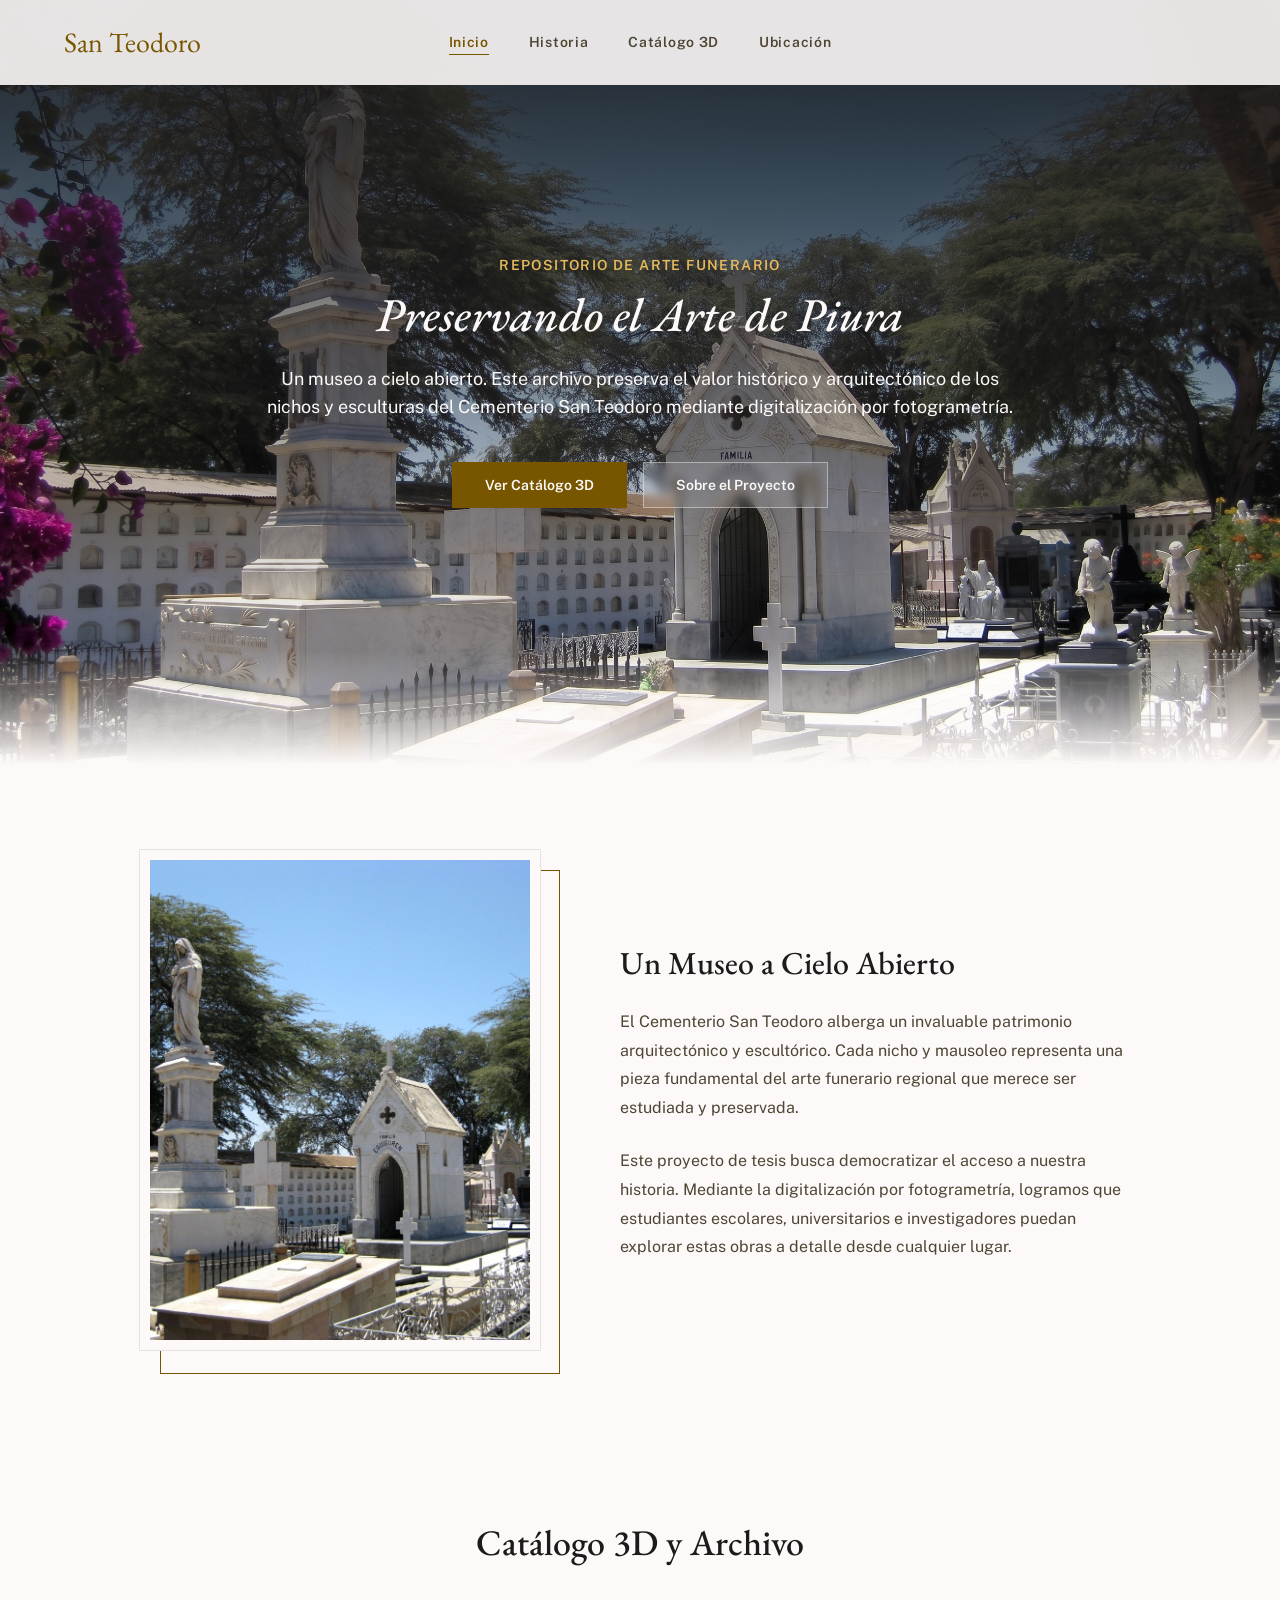
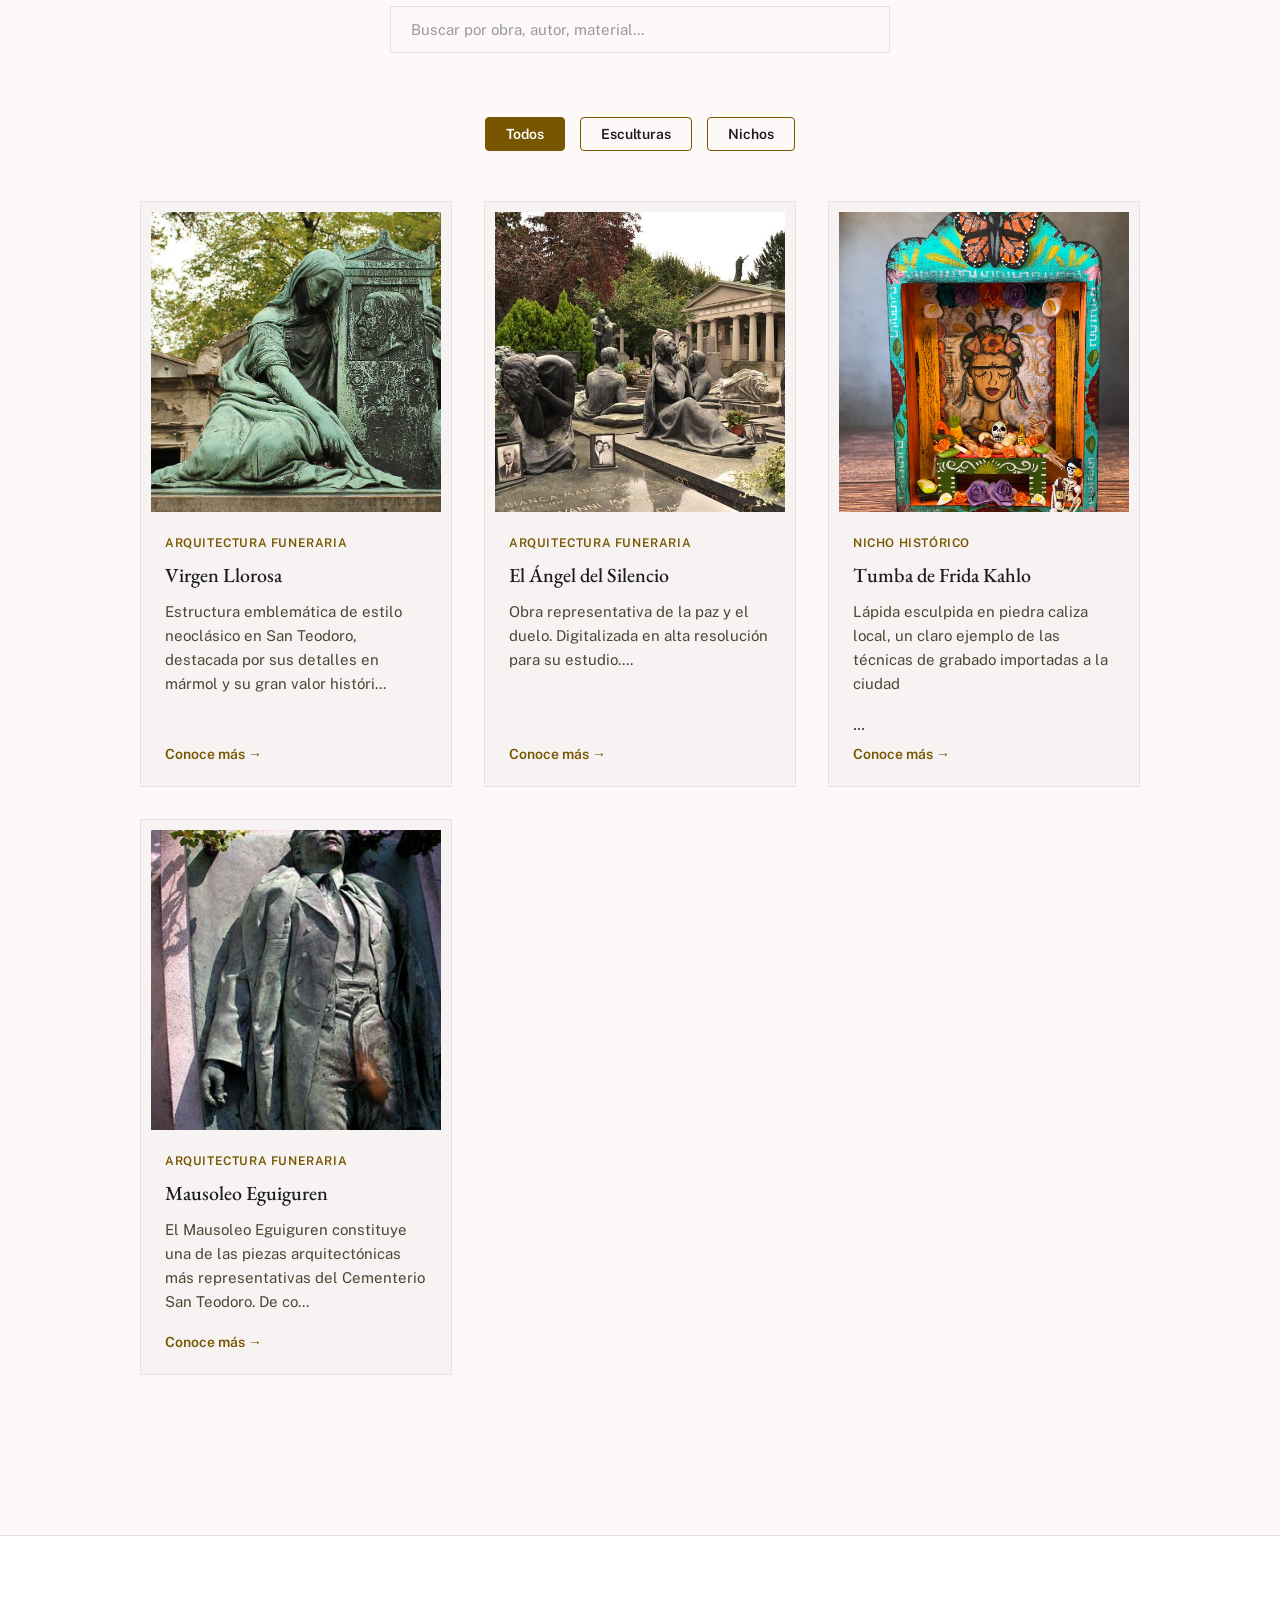
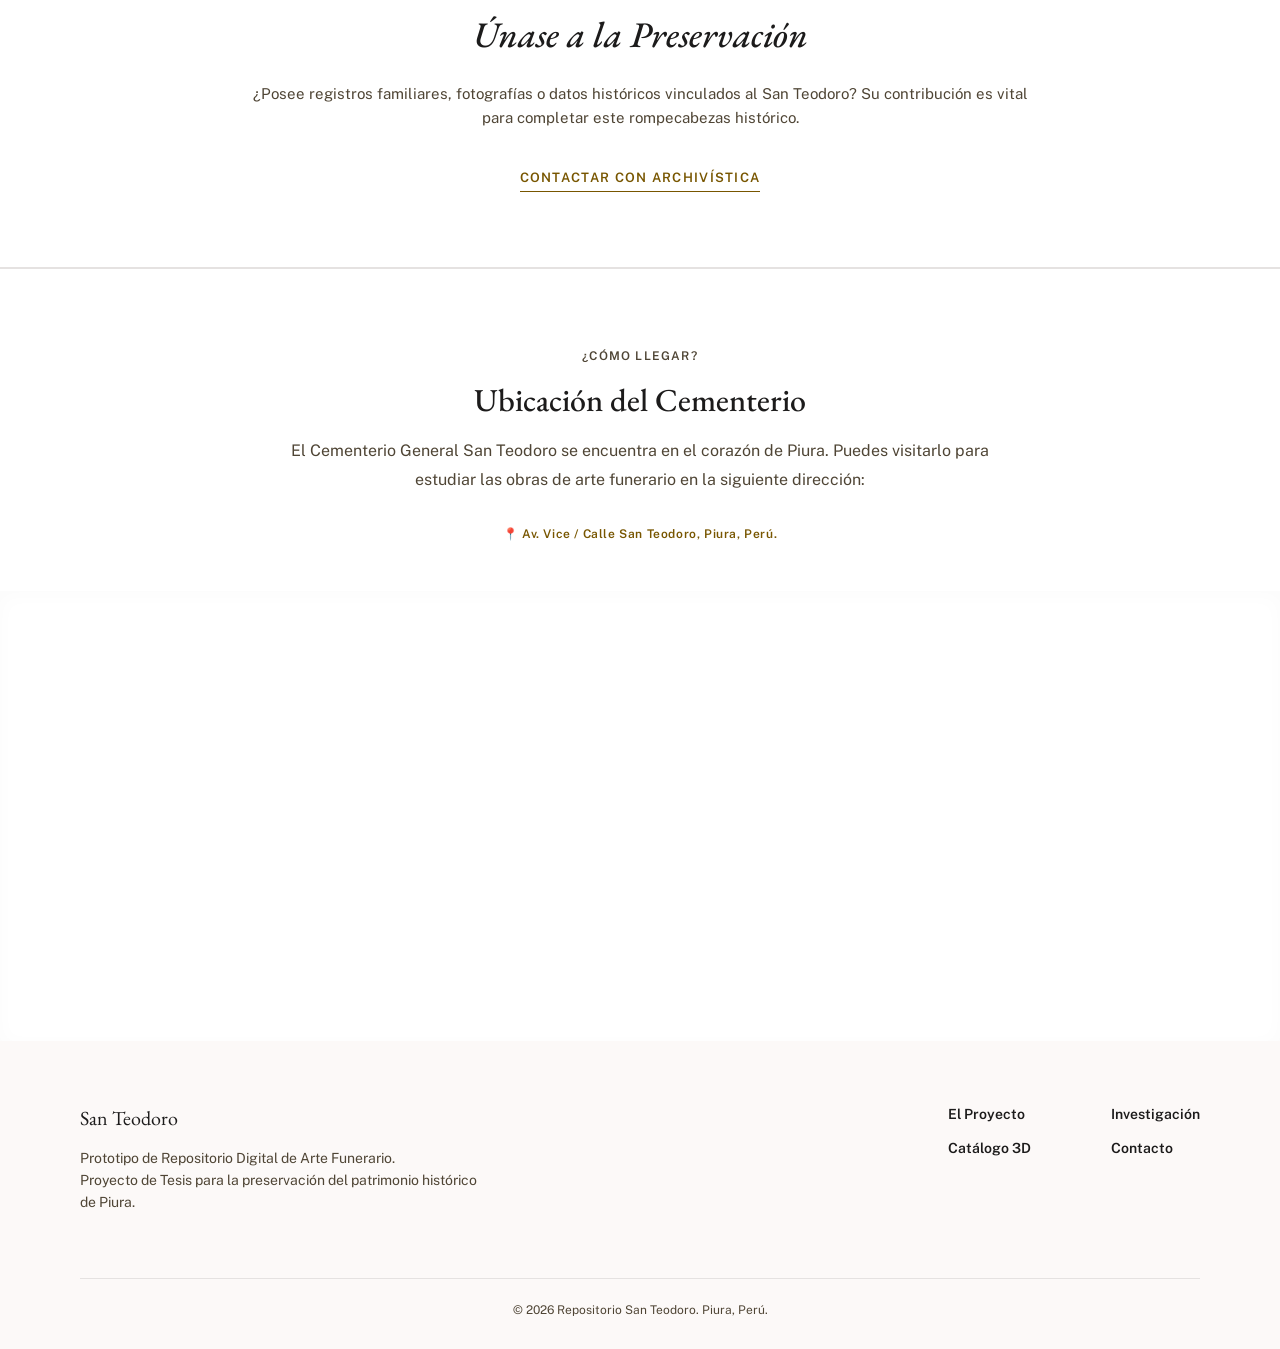
==== commit 12aa480c: "perf: optimización de accesibilidad, rendimiento y UX en UI del catálogo" ====
--- a/index.html
+++ b/index.html
@@ -98,11 +98,12 @@
             <h2 class="catalog__title">Catálogo 3D y Archivo</h2>
             <div class="catalog__search">
                <input
-                  type="text"
+                  type="search"
                   id="searchInput"
                   class="search-input"
                   placeholder="Buscar por obra, autor, material..."
                   autocomplete="off"
+                  aria-label="Buscar en el catálogo"
                />
             </div>
             <div class="catalog__filters">
--- a/css/styles.css
+++ b/css/styles.css
@@ -242,9 +242,12 @@
    border: 1px solid var(--color-primary-gold);
 }
 
-.btn--primary:hover {
-   background-color: #614600; /* Un dorado un poco más oscuro */
+.btn--primary:hover,
+.btn--primary:focus {
+   background-color: #614600;
    border-color: #614600;
+   outline: 2px solid var(--color-primary-gold); /* Ayuda visual para el teclado */
+   outline-offset: 2px;
 }
 
 /* Botón Secundario (Fondo transparente / "Ghost") */
